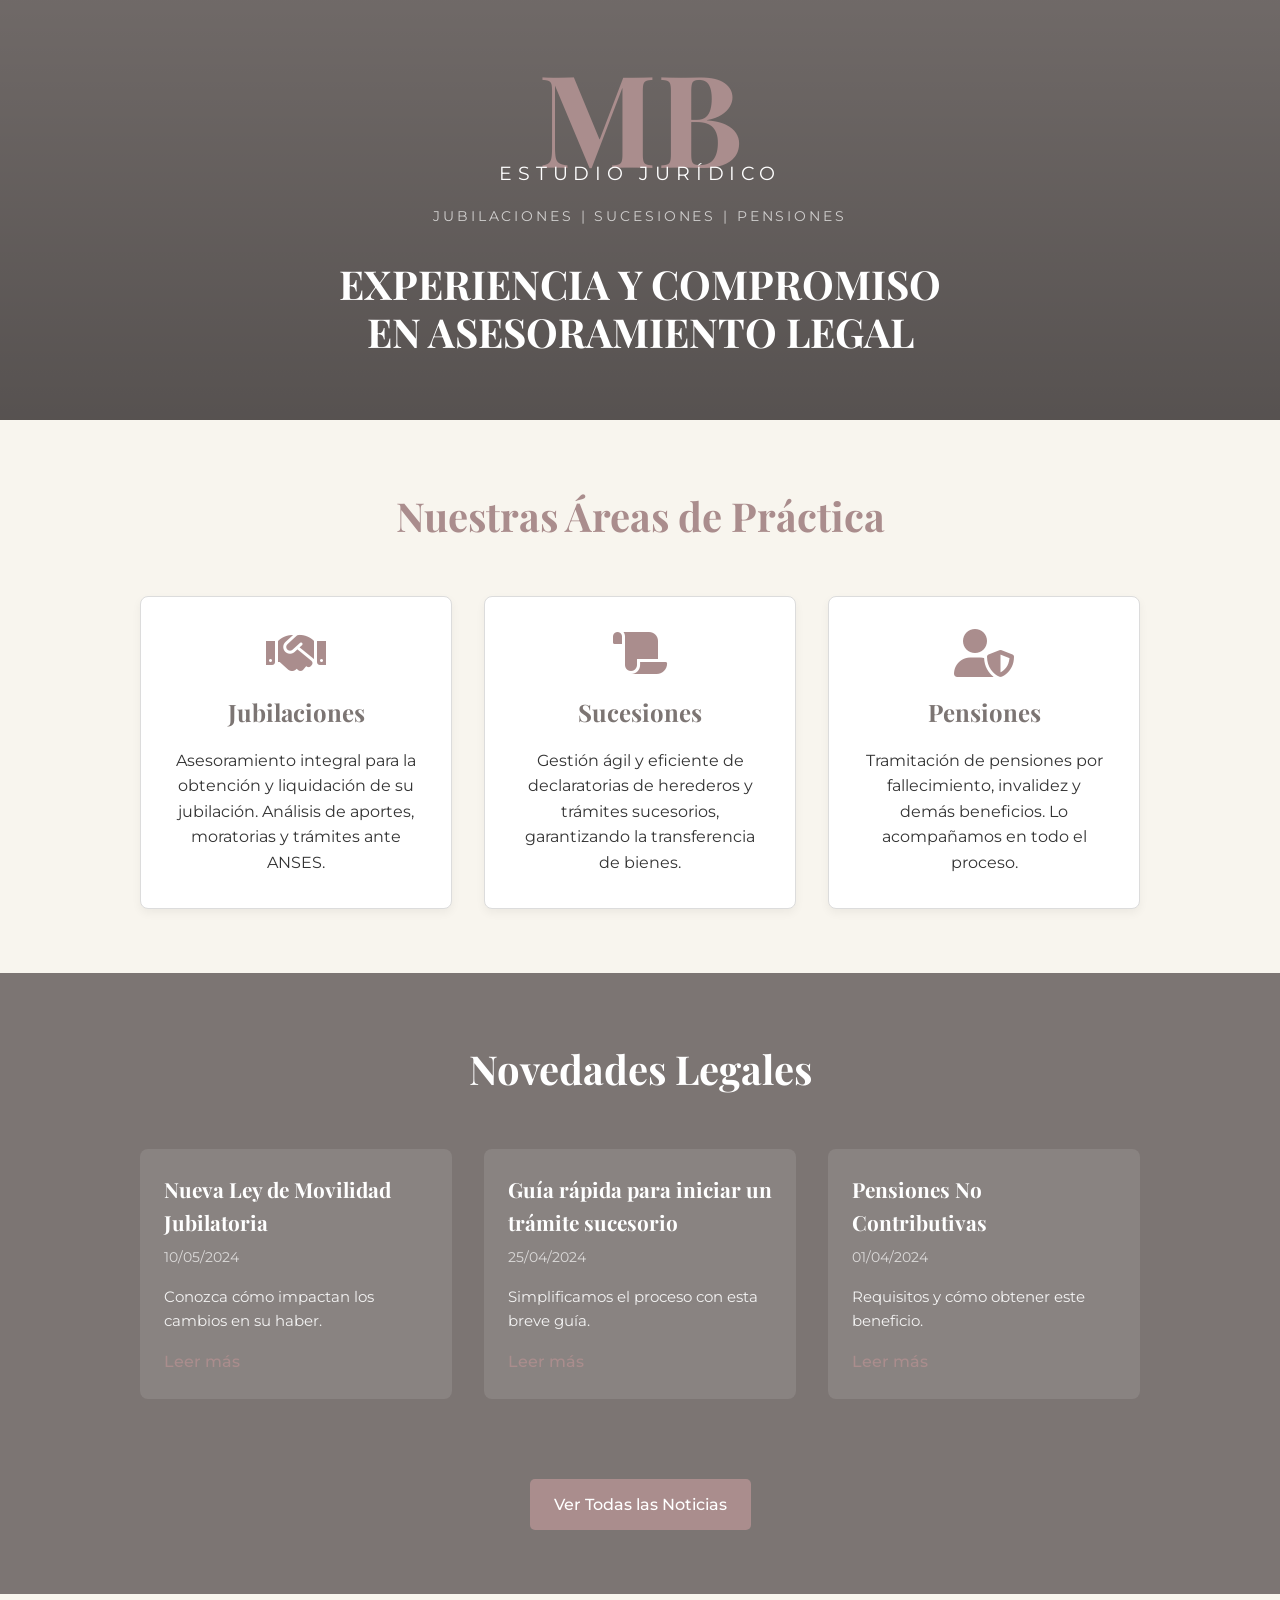
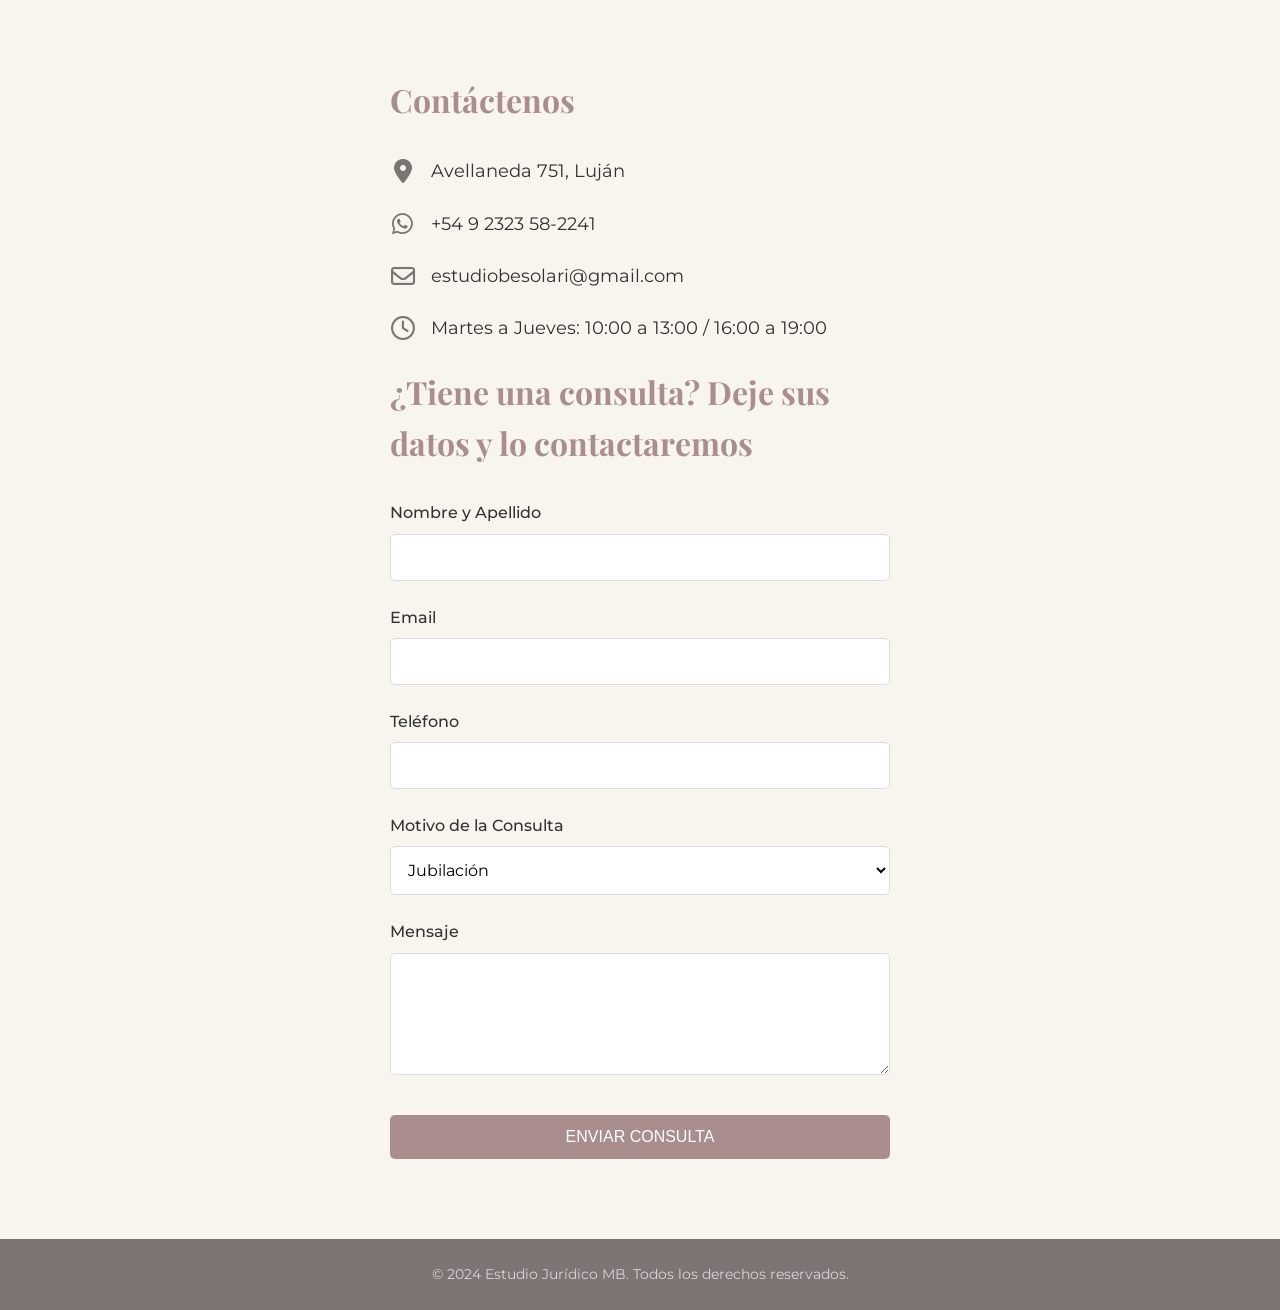
==== index.html @ 7860a02d "Update index.html" ====
<!DOCTYPE html>
<html lang="es">
<head>
    <meta charset="UTF-8">
    <meta name="viewport" content="width=device-width, initial-scale=1.0">
    <title>Estudio Jurídico MB - Asesoramiento Legal</title>
    <link rel="stylesheet" href="style.css">
    <link rel="preconnect" href="https://fonts.googleapis.com">
    <link rel="preconnect" href="https://fonts.gstatic.com" crossorigin>
    <link href="https://fonts.googleapis.com/css2?family=Montserrat:wght@300;400;500;600;700&family=Playfair+Display:wght@400;500;700&display=swap" rel="stylesheet">
    <link rel="stylesheet" href="https://cdnjs.cloudflare.com/ajax/libs/font-awesome/6.0.0-beta3/css/all.min.css">
</head>
<body>

    <header class="hero-section">
        <div class="logo-container">
            <h1 class="logo-mb">MB</h1>
            <p class="logo-text-juridico">ESTUDIO JURÍDICO</p>
            <p class="logo-text-specialties">JUBILACIONES | SUCESIONES | PENSIONES</p>
        </div>
        <div class="hero-text-container">
            <p class="hero-slogan">EXPERIENCIA Y COMPROMISO<br>EN ASESORAMIENTO LEGAL</p>
        </div>
    </header>

    <main>
        <section class="services-section">
            <h2>Nuestras Áreas de Práctica</h2>
            <div class="services-grid">
                <div class="service-card">
                    <i class="fas fa-handshake service-icon"></i>
                    <h3>Jubilaciones</h3>
                    <p>Asesoramiento integral para la obtención y liquidación de su jubilación. Análisis de aportes, moratorias y trámites ante ANSES.</p>
                </div>
                <div class="service-card">
                    <i class="fas fa-scroll service-icon"></i>
                    <h3>Sucesiones</h3>
                    <p>Gestión ágil y eficiente de declaratorias de herederos y trámites sucesorios, garantizando la transferencia de bienes.</p>
                </div>
                <div class="service-card">
                    <i class="fas fa-user-shield service-icon"></i>
                    <h3>Pensiones</h3>
                    <p>Tramitación de pensiones por fallecimiento, invalidez y demás beneficios. Lo acompañamos en todo el proceso.</p>
                </div>
            </div>
        </section>

        <section class="news-section">
            <h2>Novedades Legales</h2>
            <div class="news-grid">
                <article class="news-card">
                    <h3>Nueva Ley de Movilidad Jubilatoria</h3>
                    <p class="news-date">10/05/2024</p>
                    <p>Conozca cómo impactan los cambios en su haber.</p>
                    <a href="#" class="read-more">Leer más</a>
                </article>
                <article class="news-card">
                    <h3>Guía rápida para iniciar un trámite sucesorio</h3>
                    <p class="news-date">25/04/2024</p>
                    <p>Simplificamos el proceso con esta breve guía.</p>
                    <a href="#" class="read-more">Leer más</a>
                </article>
                <article class="news-card">
                    <h3>Pensiones No Contributivas</h3>
                    <p class="news-date">01/04/2024</p>
                    <p>Requisitos y cómo obtener este beneficio.</p>
                    <a href="#" class="read-more">Leer más</a>
                </article>
            </div>
            <a href="#" class="btn-primary view-all-news">Ver Todas las Noticias</a>
        </section>

        <section class="contact-section">
            <div class="contact-info">
                <h2>Contáctenos</h2>
                <div class="contact-item">
                    <i class="fas fa-map-marker-alt"></i>
                    <a href="https://www.google.com/maps/search/Avellaneda+751,+Luján" target="_blank">Avellaneda 751, Luján</a>
                </div>
                <div class="contact-item">
                    <i class="fab fa-whatsapp"></i>
                    <a href="https://wa.me/5492323582241" target="_blank">+54 9 2323 58-2241</a>
                </div>
                <div class="contact-item">
                    <i class="far fa-envelope"></i>
                    <a href="mailto:estudiobesolari@gmail.com">estudiobesolari@gmail.com</a>
                </div>
                <div class="contact-item">
                    <i class="far fa-clock"></i>
                    <span>Martes a Jueves: 10:00 a 13:00 / 16:00 a 19:00</span>
                </div>

            <div class="contact-form">
                <h2>¿Tiene una consulta? Deje sus datos y lo contactaremos</h2>
                <form name="contact" method="POST" action="/success" data-netlify="true" data-netlify-honeypot="bot-field">
                    <input type="hidden" name="form-name" value="contact" />
                    <p hidden>
                        <label>
                            Don’t fill this out: <input name="bot-field" />
                        </label>
                    </p>
                    <label for="name">Nombre y Apellido</label>
                    <input type="text" id="name" name="name" required>

                    <label for="email">Email</label>
                    <input type="email" id="email" name="email" required>

                    <label for="phone">Teléfono</label>
                    <input type="tel" id="phone" name="phone">

                    <label for="reason">Motivo de la Consulta</label>
                    <select id="reason" name="reason">
                        <option value="Jubilacion">Jubilación</option>
                        <option value="Sucesion">Sucesión</option>
                        <option value="Pension">Pensión</option>
                        <option value="Otro">Otro</option>
                    </select>

                    <label for="message">Mensaje</label>
                    <textarea id="message" name="message" rows="5"></textarea>

                    <button type="submit" class="btn-primary">ENVIAR CONSULTA</button>
                </form>
            </div>
        </section>
    </main>

    <footer>
        <p>&copy; 2024 Estudio Jurídico MB. Todos los derechos reservados.</p>
    </footer>

</body>
</html>
---- style.css ----
/* Variables de Colores */
:root {
    --color-primary: #AA8D8D; /* Marrón Rosado / Dusty Pink */
    --color-secondary-dark: #7C7573; /* Gris Topo */
    --color-background-light: #F8F5EE; /* Beige muy claro */
    --color-text-dark: #333;
    --color-text-light: #fff;
    --color-border: #dcdcdc;
    --font-heading: 'Playfair Display', serif;
    --font-body: 'Montserrat', sans-serif;
}

/* Reset Básico y Estilos Generales */
* {
    margin: 0;
    padding: 0;
    box-sizing: border-box;
}

body {
    font-family: var(--font-body);
    line-height: 1.6;
    color: var(--color-text-dark);
    background-color: var(--color-background-light);
}

h1, h2, h3 {
    font-family: var(--font-heading);
    color: var(--color-text-dark);
    margin-bottom: 1rem;
}

a {
    color: var(--color-primary);
    text-decoration: none;
}

a:hover {
    text-decoration: underline;
}

.container {
    max-width: 1200px;
    margin: 0 auto;
    padding: 2rem;
}

/* Botones */
.btn-primary {
    display: inline-block;
    background-color: var(--color-primary);
    color: var(--color-text-light);
    padding: 0.8rem 1.5rem;
    border: none;
    border-radius: 5px;
    cursor: pointer;
    font-size: 1rem;
    font-weight: 500;
    transition: background-color 0.3s ease;
}

.btn-primary:hover {
    background-color: darken(var(--color-primary), 10%); /* Efecto hover más oscuro */
    text-decoration: none;
}

/* Header / Hero Section */
.hero-section {
    background-color: var(--color-secondary-dark);
    color: var(--color-text-light);
    display: flex;
    flex-direction: column; /* Cambiado a columna para apilar elementos */
    align-items: center;
    padding: 4rem 2rem;
    text-align: center;
    position: relative; /* Para el degradado de fondo */
    min-height: 400px; /* Altura mínima para que el diseño se vea bien */
    justify-content: center;
}

/* Efecto de fondo degradado sutil */
.hero-section::before {
    content: '';
    position: absolute;
    top: 0;
    left: 0;
    right: 0;
    bottom: 0;
    background: linear-gradient(rgba(0,0,0,0.1), rgba(0,0,0,0.3));
    z-index: 0;
}

.logo-container, .hero-text-container {
    position: relative;
    z-index: 1;
}

.logo-mb {
    font-family: var(--font-heading);
    font-size: 8rem; /* Tamaño grande para el logo */
    color: var(--color-primary);
    line-height: 0.8;
    margin-bottom: 0.5rem;
}

.logo-text-juridico {
    font-family: var(--font-body);
    font-size: 1.2rem;
    letter-spacing: 0.3em;
    text-transform: uppercase;
    color: var(--color-text-light);
    margin-top: -1rem; /* Acercar al logo MB */
    margin-bottom: 1rem;
}

.logo-text-specialties {
    font-family: var(--font-body);
    font-size: 0.9rem;
    letter-spacing: 0.2em;
    color: rgba(255, 255, 255, 0.7);
    margin-top: 1rem;
}

.hero-slogan {
    font-family: var(--font-heading);
    font-size: 2.5rem;
    font-weight: 700;
    color: var(--color-text-light);
    margin-top: 2rem;
    line-height: 1.2;
}

/* Secciones Generales */
section {
    padding: 4rem 2rem;
    text-align: center;
}

section h2 {
    color: var(--color-primary);
    font-size: 2.5rem;
    margin-bottom: 3rem;
}

/* Sección de Servicios */
.services-section {
    background-color: var(--color-background-light);
}

.services-grid {
    display: grid;
    grid-template-columns: repeat(auto-fit, minmax(280px, 1fr));
    gap: 2rem;
    max-width: 1000px;
    margin: 0 auto;
}

.service-card {
    background-color: #fff;
    border: 1px solid var(--color-border);
    border-radius: 8px;
    padding: 2rem;
    box-shadow: 0 4px 10px rgba(0, 0, 0, 0.05);
    text-align: center;
    transition: transform 0.3s ease;
}

.service-card:hover {
    transform: translateY(-5px);
}

.service-icon {
    font-size: 3rem;
    color: var(--color-primary);
    margin-bottom: 1rem;
}

.service-card h3 {
    font-size: 1.5rem;
    color: var(--color-secondary-dark);
    margin-bottom: 1rem;
}

.service-card p {
    font-size: 1rem;
    color: var(--color-text-dark);
}

/* Sección de Noticias */
.news-section {
    background-color: var(--color-secondary-dark);
    color: var(--color-text-light);
}

.news-section h2 {
    color: var(--color-text-light);
}

.news-grid {
    display: grid;
    grid-template-columns: repeat(auto-fit, minmax(300px, 1fr));
    gap: 2rem;
    max-width: 1000px;
    margin: 0 auto 3rem auto;
}

.news-card {
    background-color: rgba(255, 255, 255, 0.1);
    border-radius: 8px;
    padding: 1.5rem;
    text-align: left;
    transition: background-color 0.3s ease;
}

.news-card:hover {
    background-color: rgba(255, 255, 255, 0.15);
}

.news-card h3 {
    font-size: 1.3rem;
    color: var(--color-text-light);
    margin-bottom: 0.5rem;
}

.news-card .news-date {
    font-size: 0.85rem;
    color: rgba(255, 255, 255, 0.7);
    margin-bottom: 1rem;
}

.news-card p {
    font-size: 0.95rem;
    color: rgba(255, 255, 255, 0.9);
    margin-bottom: 1rem;
}

.news-card .read-more {
    color: var(--color-primary);
    font-weight: 500;
}

.news-card .read-more:hover {
    text-decoration: underline;
}

.view-all-news {
    margin-top: 2rem;
}

/* Sección de Contacto y Formulario */
.contact-section {
    display: flex;
    flex-wrap: wrap; /* Permite que los elementos se envuelvan en pantallas pequeñas */
    gap: 4rem;
    justify-content: center;
    background-color: var(--color-background-light);
    padding: 5rem 2rem;
    text-align: left; /* Alineación de texto por defecto */
}

.contact-info, .contact-form {
    flex: 1; /* Cada columna ocupa el mismo espacio */
    min-width: 300px; /* Ancho mínimo para columnas */
    max-width: 500px;
}

.contact-info h2, .contact-form h2 {
    color: var(--color-primary);
    font-size: 2rem;
    margin-bottom: 2rem;
    text-align: left;
}

.contact-item {
    display: flex;
    align-items: center;
    margin-bottom: 1.5rem;
    font-size: 1.1rem;
    color: var(--color-text-dark);
}

.contact-item i {
    font-size: 1.5rem;
    color: var(--color-secondary-dark);
    margin-right: 1rem;
    width: 25px; /* Para alinear íconos */
    text-align: center;
}

.contact-item a, .contact-item span {
    color: var(--color-text-dark);
}

.contact-info .btn-primary {
    margin-top: 2rem;
    width: auto; /* Ajusta el botón del formulario de contacto */
}

/* Estilos del Formulario */
.contact-form form {
    display: flex;
    flex-direction: column;
}

.contact-form label {
    margin-bottom: 0.5rem;
    font-weight: 500;
    color: var(--color-text-dark);
}

.contact-form input[type="text"],
.contact-form input[type="email"],
.contact-form input[type="tel"],
.contact-form select,
.contact-form textarea {
    padding: 0.8rem;
    margin-bottom: 1.5rem;
    border: 1px solid var(--color-border);
    border-radius: 5px;
    font-family: var(--font-body);
    font-size: 1rem;
    width: 100%;
    background-color: #fff;
}

.contact-form textarea {
    resize: vertical;
}

.contact-form .btn-primary {
    margin-top: 1rem;
    width: 100%;
}

/* Footer */
footer {
    background-color: var(--color-secondary-dark);
    color: rgba(255, 255, 255, 0.7);
    text-align: center;
    padding: 1.5rem;
    font-size: 0.9rem;
}

/* Media Queries para Responsividad */
@media (max-width: 768px) {
    .hero-section {
        padding: 3rem 1rem;
    }

    .logo-mb {
        font-size: 6rem;
    }

    .logo-text-juridico {
        font-size: 1rem;
        letter-spacing: 0.2em;
    }
    .logo-text-specialties {
        font-size: 0.8rem;
        letter-spacing: 0.15em;
    }

    .hero-slogan {
        font-size: 1.8rem;
        margin-top: 1.5rem;
    }

    section {
        padding: 3rem 1rem;
    }

    section h2 {
        font-size: 2rem;
        margin-bottom: 2rem;
    }

    .services-grid, .news-grid {
        grid-template-columns: 1fr; /* Una columna en móviles */
        max-width: 400px;
    }

    .contact-section {
        flex-direction: column;
        align-items: center;
        gap: 3rem;
    }

    .contact-info, .contact-form {
        max-width: 100%; /* Ocupan todo el ancho */
        width: 100%;
        text-align: center;
    }
    .contact-info h2, .contact-form h2 {
        text-align: center;
    }
    .contact-item {
        justify-content: center;
    }
    .contact-info .btn-primary {
        width: 100%;
    }
}
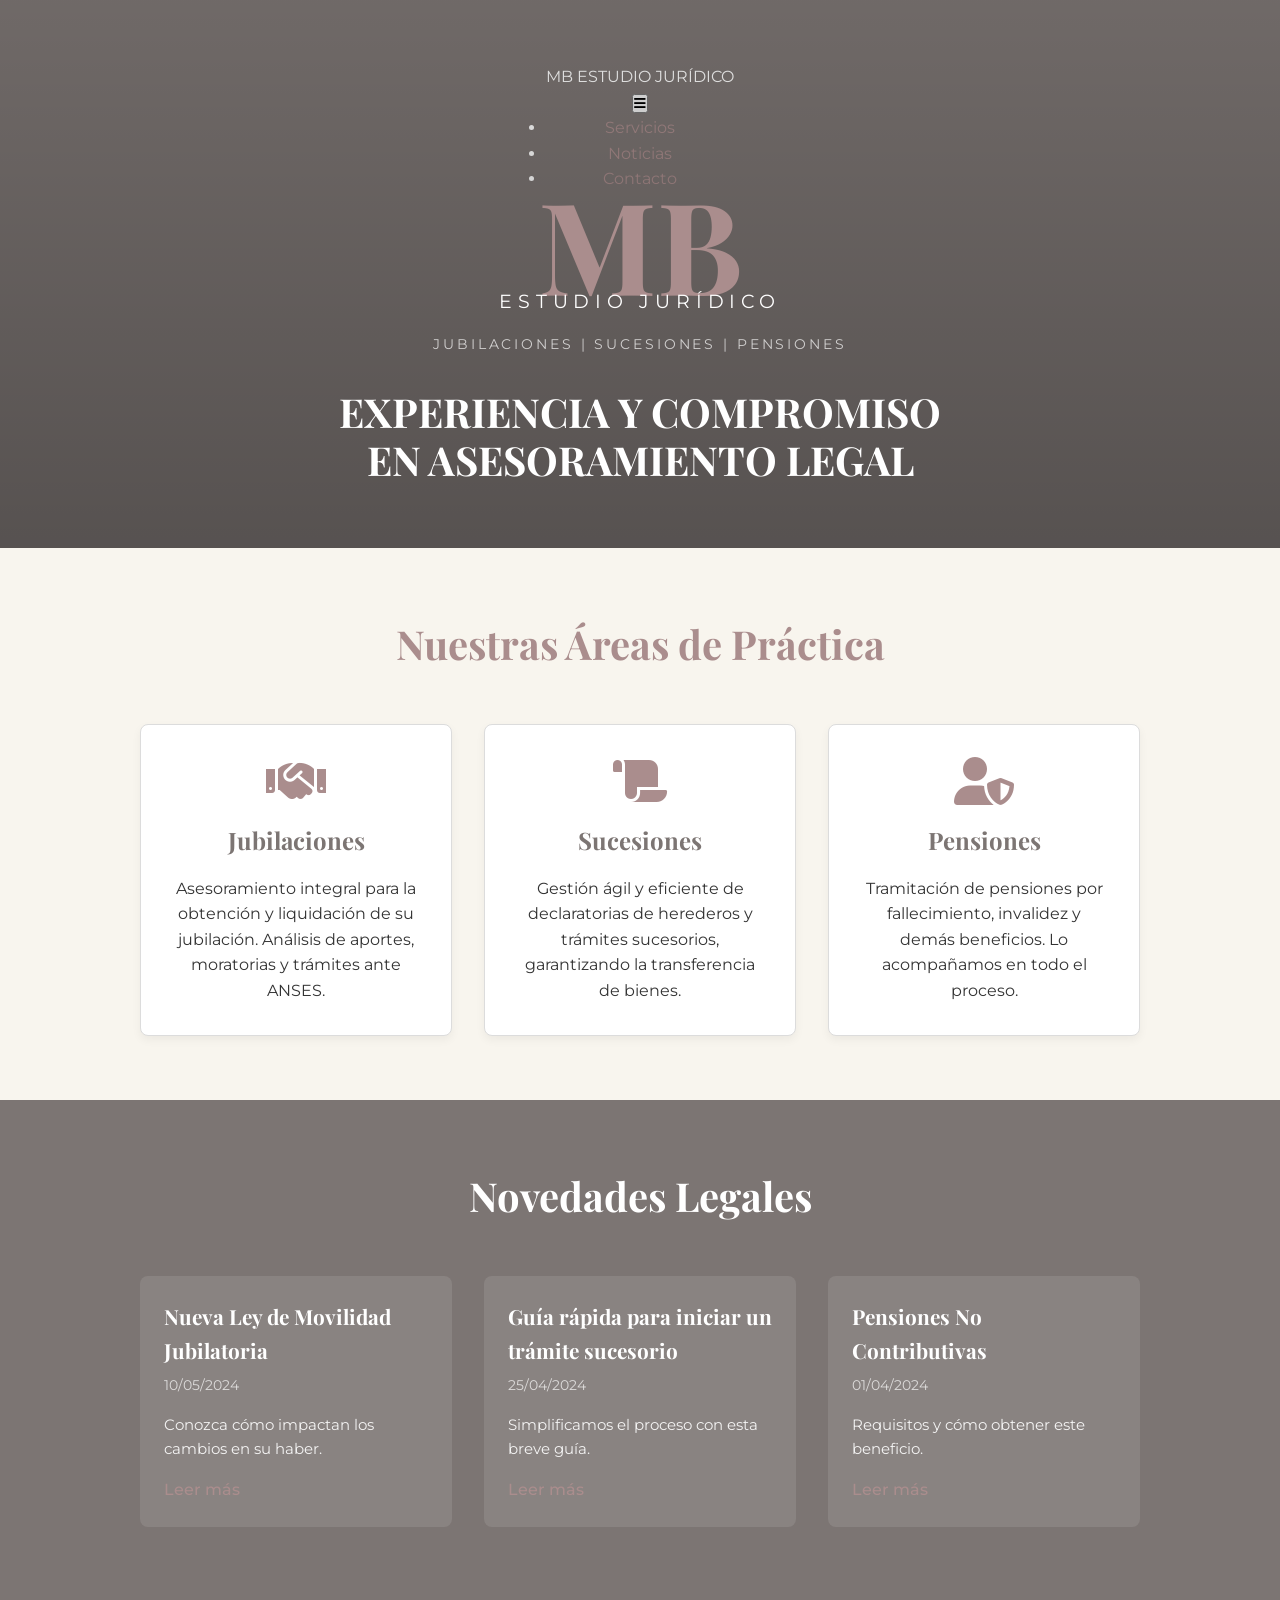
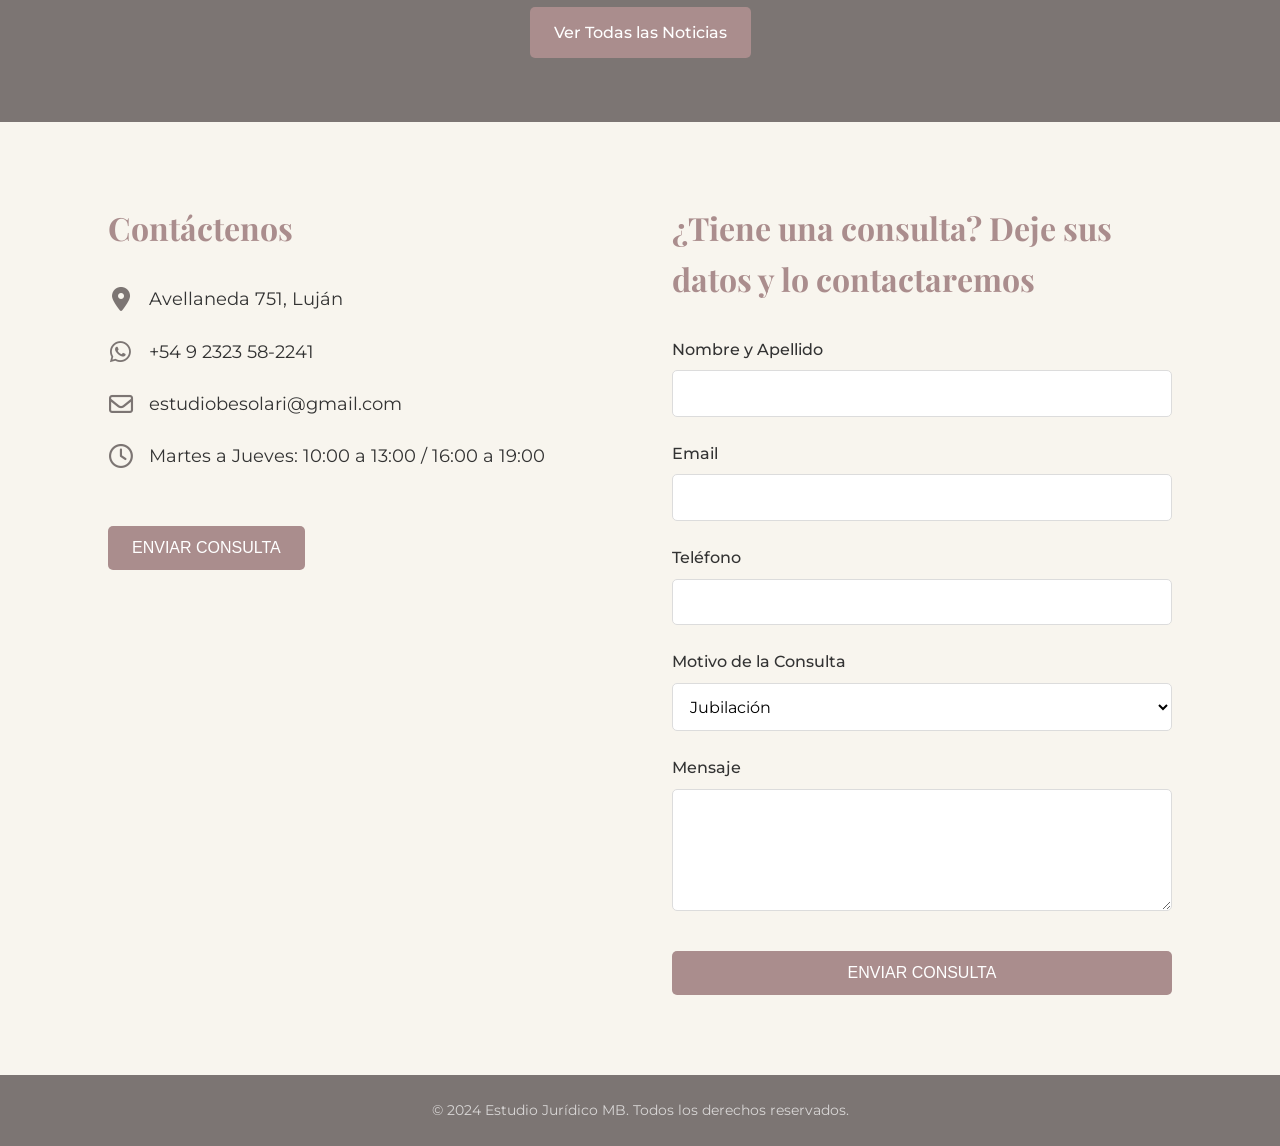
==== commit a5e6af44: "Update index.html" ====
--- a/index.html
+++ b/index.html
@@ -1,4 +1,4 @@
-<!DOCTYPE html>
+<!DOCTYPE html><!DOCTYPE html>
 <html lang="es">
 <head>
     <meta charset="UTF-8">
@@ -13,6 +13,23 @@
 <body>
 
     <header class="hero-section">
+        <nav class="navbar">
+            <div class="nav-logo">
+                <span class="logo-mb-mini">MB</span>
+                <span class="logo-text-juridico-mini">ESTUDIO JURÍDICO</span>
+            </div>
+            
+            <button class="menu-toggle" aria-controls="main-nav" aria-expanded="false">
+                <i class="fas fa-bars"></i>
+            </button>
+
+            <ul class="nav-links" id="main-nav">
+                <li><a href="#services-section">Servicios</a></li>
+                <li><a href="#news-section">Noticias</a></li>
+                <li><a href="#contact-section">Contacto</a></li>
+            </ul>
+        </nav>
+
         <div class="logo-container">
             <h1 class="logo-mb">MB</h1>
             <p class="logo-text-juridico">ESTUDIO JURÍDICO</p>
@@ -24,7 +41,8 @@
     </header>
 
     <main>
-        <section class="services-section">
+        
+        <section class="services-section" id="services-section">
             <h2>Nuestras Áreas de Práctica</h2>
             <div class="services-grid">
                 <div class="service-card">
@@ -45,7 +63,8 @@
             </div>
         </section>
 
-        <section class="news-section">
+        
+        <section class="news-section" id="news-section">
             <h2>Novedades Legales</h2>
             <div class="news-grid">
                 <article class="news-card">
@@ -70,12 +89,13 @@
             <a href="#" class="btn-primary view-all-news">Ver Todas las Noticias</a>
         </section>
 
-        <section class="contact-section">
+        
+        <section class="contact-section" id="contact-section">
             <div class="contact-info">
                 <h2>Contáctenos</h2>
                 <div class="contact-item">
                     <i class="fas fa-map-marker-alt"></i>
-                    <a href="https://www.google.com/maps/search/Avellaneda+751,+Luján" target="_blank">Avellaneda 751, Luján</a>
+                    <a href="http://maps.google.com/?q=Avellaneda 751, Luján" target="_blank">Avellaneda 751, Luján</a>
                 </div>
                 <div class="contact-item">
                     <i class="fab fa-whatsapp"></i>
@@ -89,9 +109,12 @@
                     <i class="far fa-clock"></i>
                     <span>Martes a Jueves: 10:00 a 13:00 / 16:00 a 19:00</span>
                 </div>
+                <button class="btn-primary">ENVIAR CONSULTA</button> 
+            </div>
 
             <div class="contact-form">
                 <h2>¿Tiene una consulta? Deje sus datos y lo contactaremos</h2>
+                
                 <form name="contact" method="POST" action="/success" data-netlify="true" data-netlify-honeypot="bot-field">
                     <input type="hidden" name="form-name" value="contact" />
                     <p hidden>
@@ -129,5 +152,6 @@
         <p>&copy; 2024 Estudio Jurídico MB. Todos los derechos reservados.</p>
     </footer>
 
+    <script src="app.js"></script> 
 </body>
 </html>
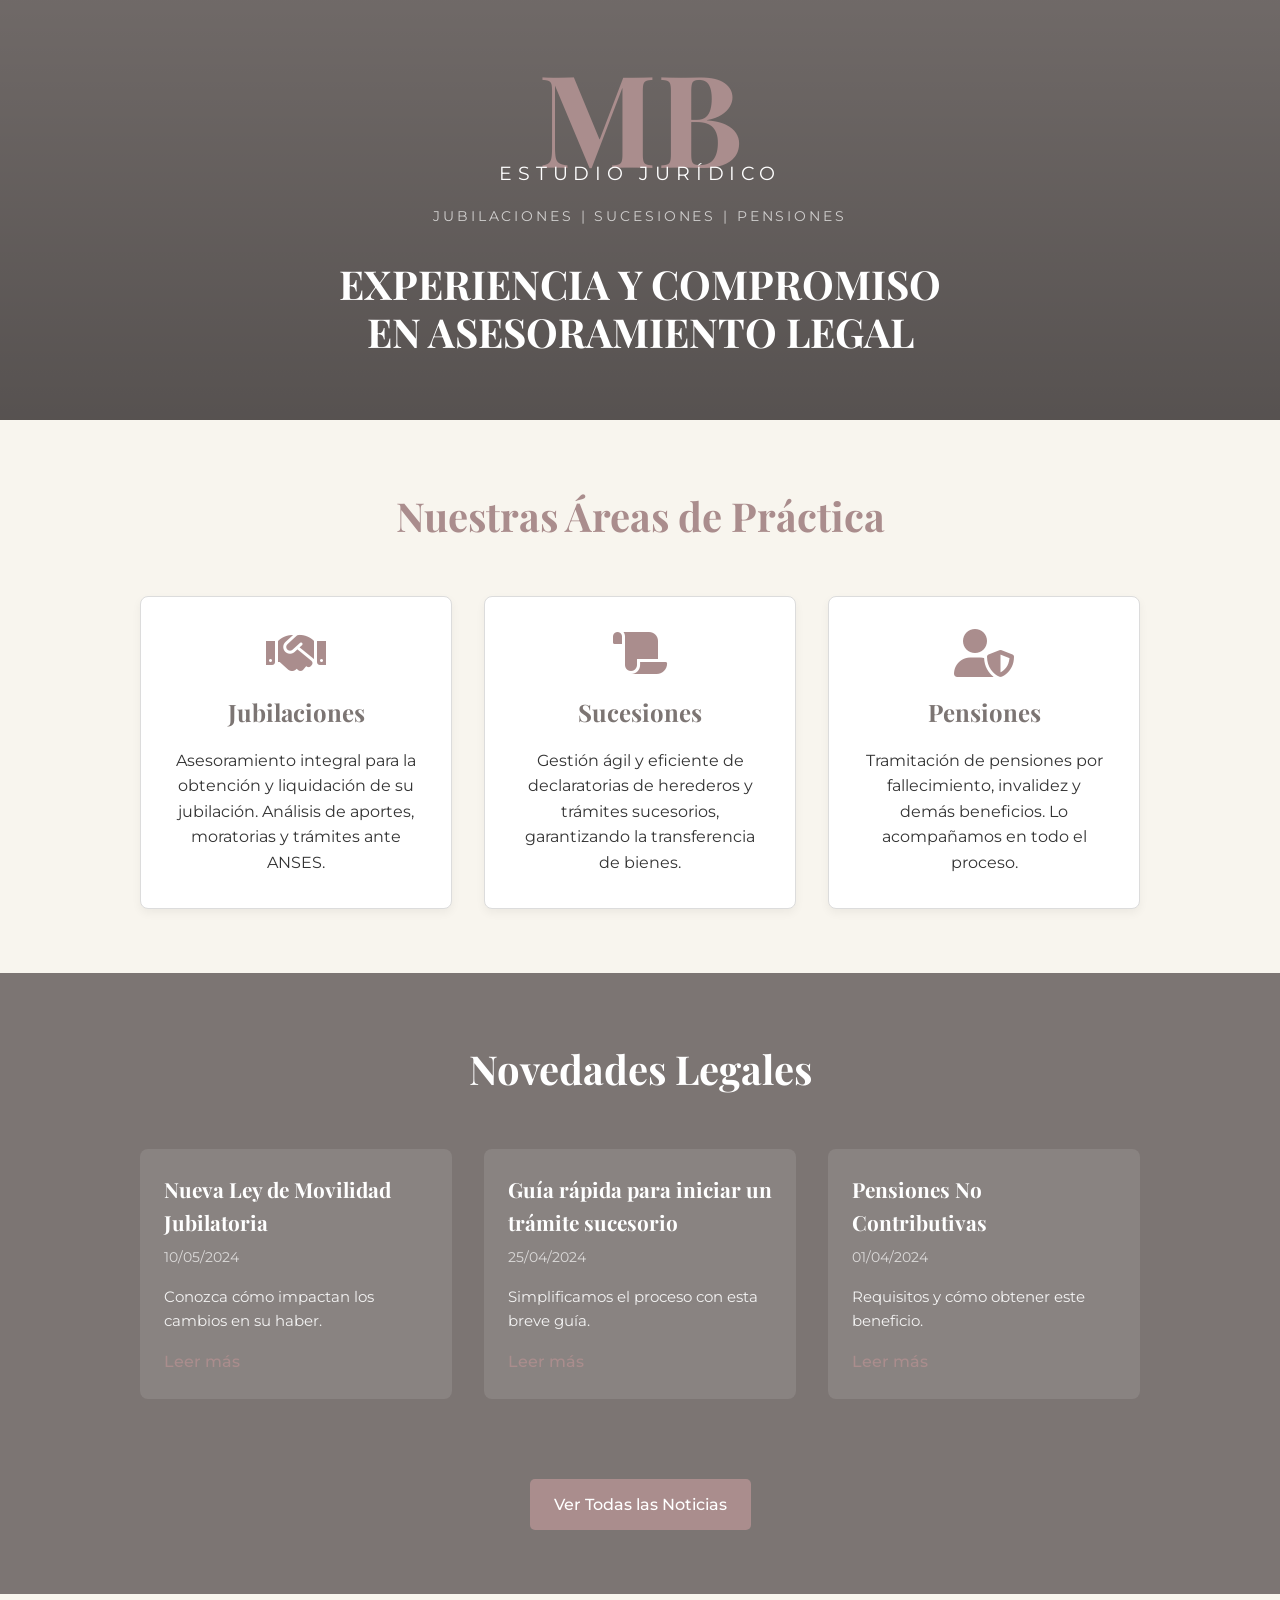
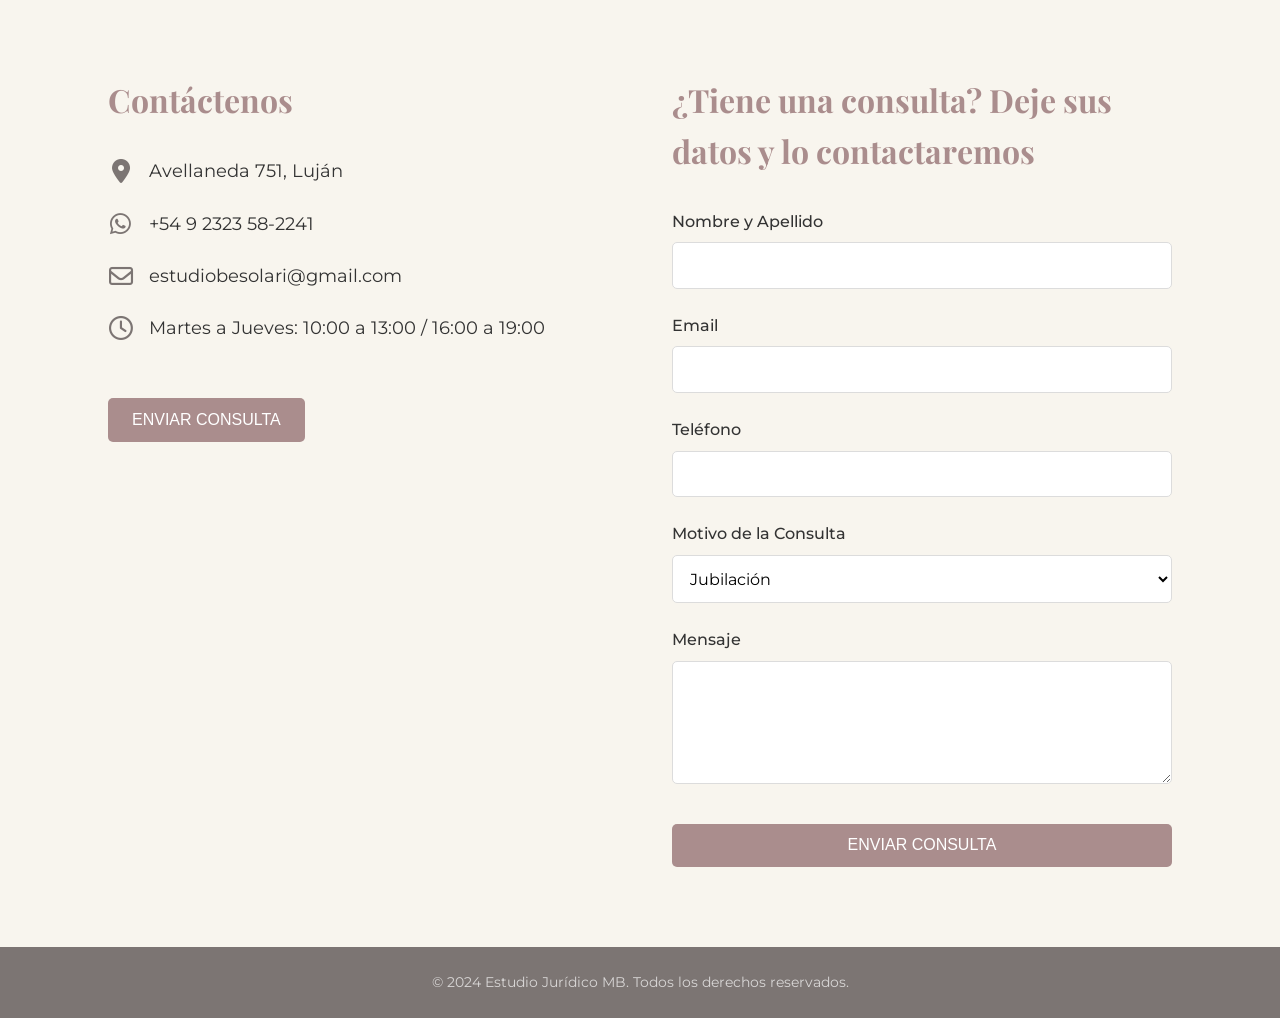
==== commit dae50b03: "Update index.html" ====
--- a/index.html
+++ b/index.html
@@ -15,8 +15,7 @@
     <header class="hero-section">
         <nav class="navbar">
             <div class="nav-logo">
-                <span class="logo-mb-mini">MB</span>
-                <span class="logo-text-juridico-mini">ESTUDIO JURÍDICO</span>
+    
             </div>
             
             <button class="menu-toggle" aria-controls="main-nav" aria-expanded="false">
--- a/style.css
+++ b/style.css
@@ -60,7 +60,7 @@
 }
 
 .btn-primary:hover {
-    background-color: darken(var(--color-primary), 10%); /* Efecto hover más oscuro */
+    background-color: #927575; /* Efecto hover más oscuro */
     text-decoration: none;
 }
 
@@ -69,12 +69,12 @@
     background-color: var(--color-secondary-dark);
     color: var(--color-text-light);
     display: flex;
-    flex-direction: column; /* Cambiado a columna para apilar elementos */
+    flex-direction: column;
     align-items: center;
     padding: 4rem 2rem;
     text-align: center;
-    position: relative; /* Para el degradado de fondo */
-    min-height: 400px; /* Altura mínima para que el diseño se vea bien */
+    position: relative;
+    min-height: 400px; 
     justify-content: center;
 }
 
@@ -97,7 +97,7 @@
 
 .logo-mb {
     font-family: var(--font-heading);
-    font-size: 8rem; /* Tamaño grande para el logo */
+    font-size: 8rem;
     color: var(--color-primary);
     line-height: 0.8;
     margin-bottom: 0.5rem;
@@ -109,7 +109,7 @@
     letter-spacing: 0.3em;
     text-transform: uppercase;
     color: var(--color-text-light);
-    margin-top: -1rem; /* Acercar al logo MB */
+    margin-top: -1rem;
     margin-bottom: 1rem;
 }
 
@@ -250,17 +250,17 @@
 /* Sección de Contacto y Formulario */
 .contact-section {
     display: flex;
-    flex-wrap: wrap; /* Permite que los elementos se envuelvan en pantallas pequeñas */
+    flex-wrap: wrap;
     gap: 4rem;
     justify-content: center;
     background-color: var(--color-background-light);
     padding: 5rem 2rem;
-    text-align: left; /* Alineación de texto por defecto */
+    text-align: left;
 }
 
 .contact-info, .contact-form {
-    flex: 1; /* Cada columna ocupa el mismo espacio */
-    min-width: 300px; /* Ancho mínimo para columnas */
+    flex: 1;
+    min-width: 300px;
     max-width: 500px;
 }
 
@@ -283,7 +283,7 @@
     font-size: 1.5rem;
     color: var(--color-secondary-dark);
     margin-right: 1rem;
-    width: 25px; /* Para alinear íconos */
+    width: 25px;
     text-align: center;
 }
 
@@ -293,7 +293,7 @@
 
 .contact-info .btn-primary {
     margin-top: 2rem;
-    width: auto; /* Ajusta el botón del formulario de contacto */
+    width: auto;
 }
 
 /* Estilos del Formulario */
@@ -341,8 +341,95 @@
     font-size: 0.9rem;
 }
 
-/* Media Queries para Responsividad */
+/* --- Estilos del Menú de Navegación (CORREGIDO) --- */
+
+.navbar {
+    /* OCULTAR COMPLETAMENTE EN ESCRITORIO */
+    display: none; 
+    width: 100%;
+    justify-content: space-between;
+    align-items: center;
+    padding: 1rem 2rem;
+    position: absolute;
+    top: 0;
+    left: 0;
+    z-index: 1000;
+}
+
+/* Los links están ocultos por defecto, solo se muestran en móvil o con clase 'open' */
+.nav-links {
+    list-style: none;
+    gap: 2rem;
+}
+
+.nav-links a {
+    color: var(--color-text-light);
+    font-weight: 500;
+    transition: color 0.3s;
+}
+
+.nav-links a:hover {
+    color: var(--color-primary);
+    text-decoration: none;
+}
+
+.menu-toggle {
+    /* OCULTO EN ESCRITORIO */
+    display: none; 
+    background: none;
+    border: none;
+    font-size: 1.5rem;
+    color: var(--color-text-light);
+    cursor: pointer;
+}
+
+/* --- Media Queries para Responsividad --- */
 @media (max-width: 768px) {
+    /* MOSTRAR LA BARRA DE NAVEGACIÓN EN MÓVILES */
+    .navbar {
+        display: flex; 
+    }
+
+    /* Muestra el botón de hamburguesa */
+    .menu-toggle {
+        display: block; 
+    }
+    
+    /* Oculta el menú por defecto y lo coloca en columna */
+    .nav-links {
+        display: none; 
+        flex-direction: column;
+        width: 100%;
+        position: absolute;
+        top: 60px;
+        left: 0;
+        background-color: var(--color-secondary-dark);
+        box-shadow: 0 4px 8px rgba(0, 0, 0, 0.2);
+        padding: 1rem 0;
+        gap: 0;
+    }
+
+    .nav-links.open {
+        display: flex;
+    }
+
+    .nav-links li {
+        text-align: center;
+        width: 100%;
+    }
+
+    .nav-links a {
+        display: block;
+        padding: 0.75rem 0;
+        color: var(--color-text-light);
+        border-bottom: 1px solid rgba(255, 255, 255, 0.1);
+    }
+    
+    .nav-links li:last-child a {
+        border-bottom: none;
+    }
+
+    /* Ajustes generales */
     .hero-section {
         padding: 3rem 1rem;
     }
@@ -375,7 +462,7 @@
     }
 
     .services-grid, .news-grid {
-        grid-template-columns: 1fr; /* Una columna en móviles */
+        grid-template-columns: 1fr;
         max-width: 400px;
     }
 
@@ -386,17 +473,17 @@
     }
 
     .contact-info, .contact-form {
-        max-width: 100%; /* Ocupan todo el ancho */
+        max-width: 100%;
         width: 100%;
-        text-align: center;
+        text-align: left;
     }
     .contact-info h2, .contact-form h2 {
         text-align: center;
     }
     .contact-item {
-        justify-content: center;
+        /* Permite centrar los íconos si se desea */
     }
     .contact-info .btn-primary {
         width: 100%;
     }
-}   
+}
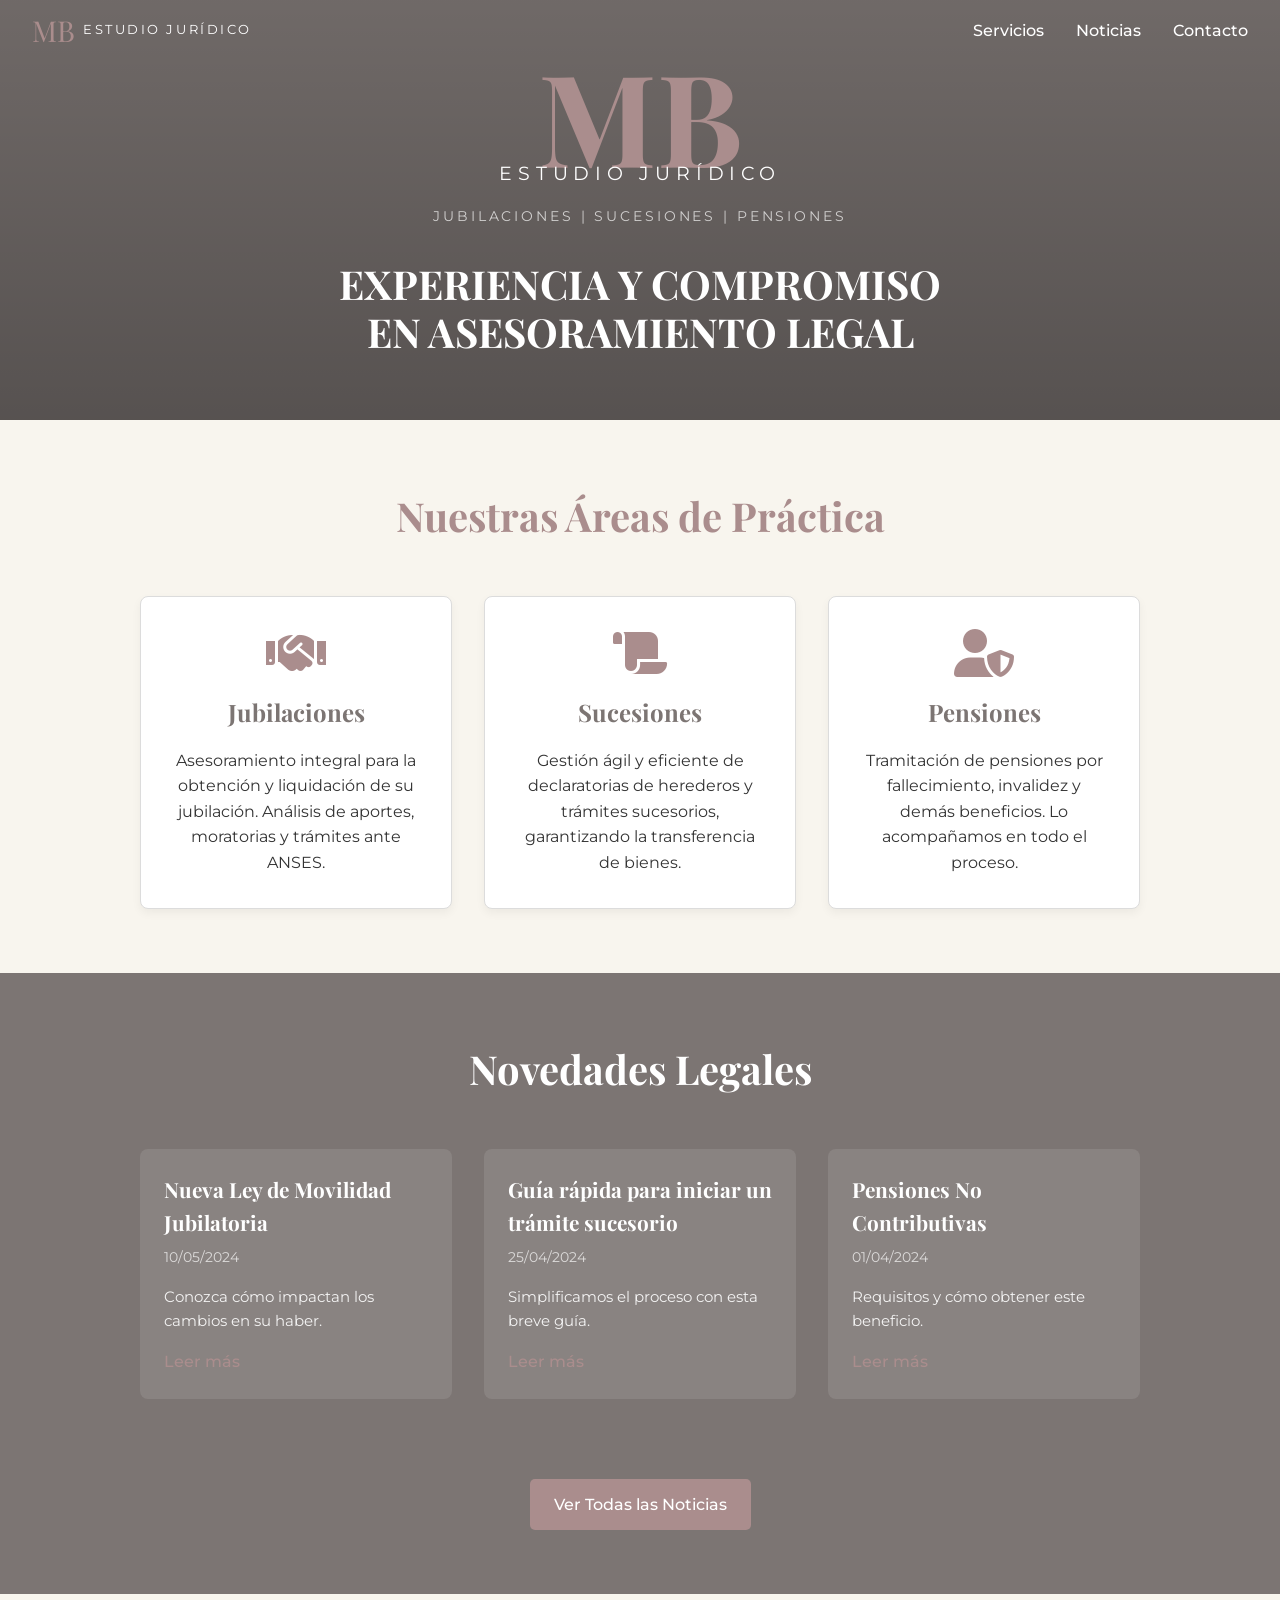
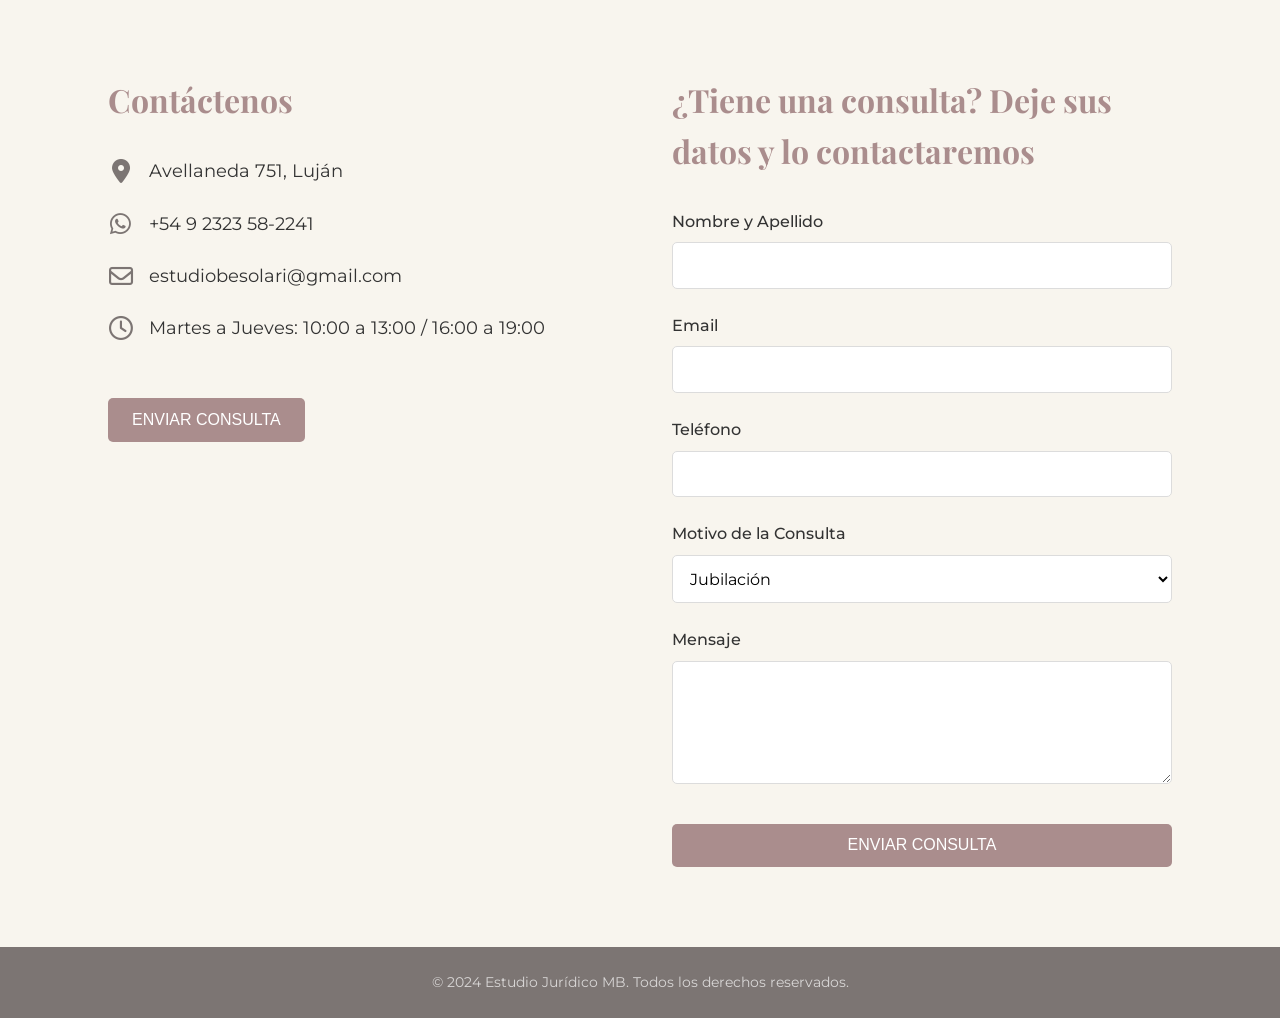
==== commit e16f45ea: "Update index.html" ====
--- a/index.html
+++ b/index.html
@@ -12,32 +12,33 @@
 </head>
 <body>
 
-    <header class="hero-section">
-        <nav class="navbar">
-            <div class="nav-logo">
+   <header class="hero-section">
+    <nav class="navbar">
+        <div class="nav-logo">
+            <span class="logo-mb-mini">MB</span>
+            <span class="logo-text-juridico-mini">ESTUDIO JURÍDICO</span>
+        </div>
+        
+        <button class="menu-toggle" aria-controls="main-nav" aria-expanded="false">
+            <i class="fas fa-bars"></i>
+        </button>
+
+        <ul class="nav-links" id="main-nav">
+            <li><a href="#services-section">Servicios</a></li>
+            <li><a href="#news-section">Noticias</a></li>
+            <li><a href="#contact-section">Contacto</a></li>
+        </ul>
+    </nav>
     
-            </div>
-            
-            <button class="menu-toggle" aria-controls="main-nav" aria-expanded="false">
-                <i class="fas fa-bars"></i>
-            </button>
-
-            <ul class="nav-links" id="main-nav">
-                <li><a href="#services-section">Servicios</a></li>
-                <li><a href="#news-section">Noticias</a></li>
-                <li><a href="#contact-section">Contacto</a></li>
-            </ul>
-        </nav>
-
-        <div class="logo-container">
-            <h1 class="logo-mb">MB</h1>
-            <p class="logo-text-juridico">ESTUDIO JURÍDICO</p>
-            <p class="logo-text-specialties">JUBILACIONES | SUCESIONES | PENSIONES</p>
-        </div>
-        <div class="hero-text-container">
-            <p class="hero-slogan">EXPERIENCIA Y COMPROMISO<br>EN ASESORAMIENTO LEGAL</p>
-        </div>
-    </header>
+    <div class="logo-container">
+        <h1 class="logo-mb">MB</h1>
+        <p class="logo-text-juridico">ESTUDIO JURÍDICO</p>
+        <p class="logo-text-specialties">JUBILACIONES | SUCESIONES | PENSIONES</p>
+    </div>
+    <div class="hero-text-container">
+        <p class="hero-slogan">EXPERIENCIA Y COMPROMISO<br>EN ASESORAMIENTO LEGAL</p>
+    </div>
+</header>
 
     <main>
         
--- a/style.css
+++ b/style.css
@@ -341,11 +341,11 @@
     font-size: 0.9rem;
 }
 
-/* --- Estilos del Menú de Navegación (CORREGIDO) --- */
+/* --- Estilos del Menú de Navegación (Header Fijo) --- */
 
 .navbar {
-    /* OCULTAR COMPLETAMENTE EN ESCRITORIO */
-    display: none; 
+    /* MOSTRAR EN ESCRITORIO (Diseño Horizontal) */
+    display: flex; 
     width: 100%;
     justify-content: space-between;
     align-items: center;
@@ -356,9 +356,31 @@
     z-index: 1000;
 }
 
-/* Los links están ocultos por defecto, solo se muestran en móvil o con clase 'open' */
+.nav-logo {
+    display: flex;
+    align-items: center;
+    gap: 0.5rem;
+}
+
+.logo-mb-mini {
+    font-family: var(--font-heading);
+    font-size: 1.8rem;
+    color: var(--color-primary);
+    line-height: 1;
+}
+
+.logo-text-juridico-mini {
+    font-family: var(--font-body);
+    font-size: 0.8rem;
+    letter-spacing: 0.2em;
+    text-transform: uppercase;
+    color: var(--color-text-light);
+}
+
 .nav-links {
     list-style: none;
+    display: flex; /* Visible en escritorio */
+    flex-direction: row; /* Horizontal en escritorio */
     gap: 2rem;
 }
 
@@ -374,8 +396,7 @@
 }
 
 .menu-toggle {
-    /* OCULTO EN ESCRITORIO */
-    display: none; 
+    display: none; /* Oculto en escritorio */
     background: none;
     border: none;
     font-size: 1.5rem;
@@ -383,6 +404,54 @@
     cursor: pointer;
 }
 
+/* --- Media Queries para Responsividad (Aquí se activa la Hamburguesa) --- */
+
+@media (max-width: 768px) {
+    /* MOSTRAR LA BARRA DE NAVEGACIÓN EN MÓVILES */
+    .navbar {
+        display: flex; 
+    }
+
+    /* Muestra el botón de hamburguesa */
+    .menu-toggle {
+        display: block; 
+    }
+    
+    /* Oculta el menú en móvil por defecto (y JS lo abre) */
+    .nav-links {
+        display: none; 
+        flex-direction: column; /* Vertical en móvil */
+        width: 100%;
+        position: absolute;
+        top: 60px;
+        left: 0;
+        background-color: var(--color-secondary-dark);
+        box-shadow: 0 4px 8px rgba(0, 0, 0, 0.2);
+        padding: 1rem 0;
+        gap: 0;
+    }
+
+    .nav-links.open {
+        display: flex; /* JS agrega esta clase para mostrar el menú */
+    }
+
+    .nav-links li {
+        text-align: center;
+        width: 100%;
+    }
+
+    .nav-links a {
+        display: block;
+        padding: 0.75rem 0;
+        color: var(--color-text-light);
+        border-bottom: 1px solid rgba(255, 255, 255, 0.1);
+    }
+    
+    .nav-links li:last-child a {
+        border-bottom: none;
+    }
+
+ }
 /* --- Media Queries para Responsividad --- */
 @media (max-width: 768px) {
     /* MOSTRAR LA BARRA DE NAVEGACIÓN EN MÓVILES */
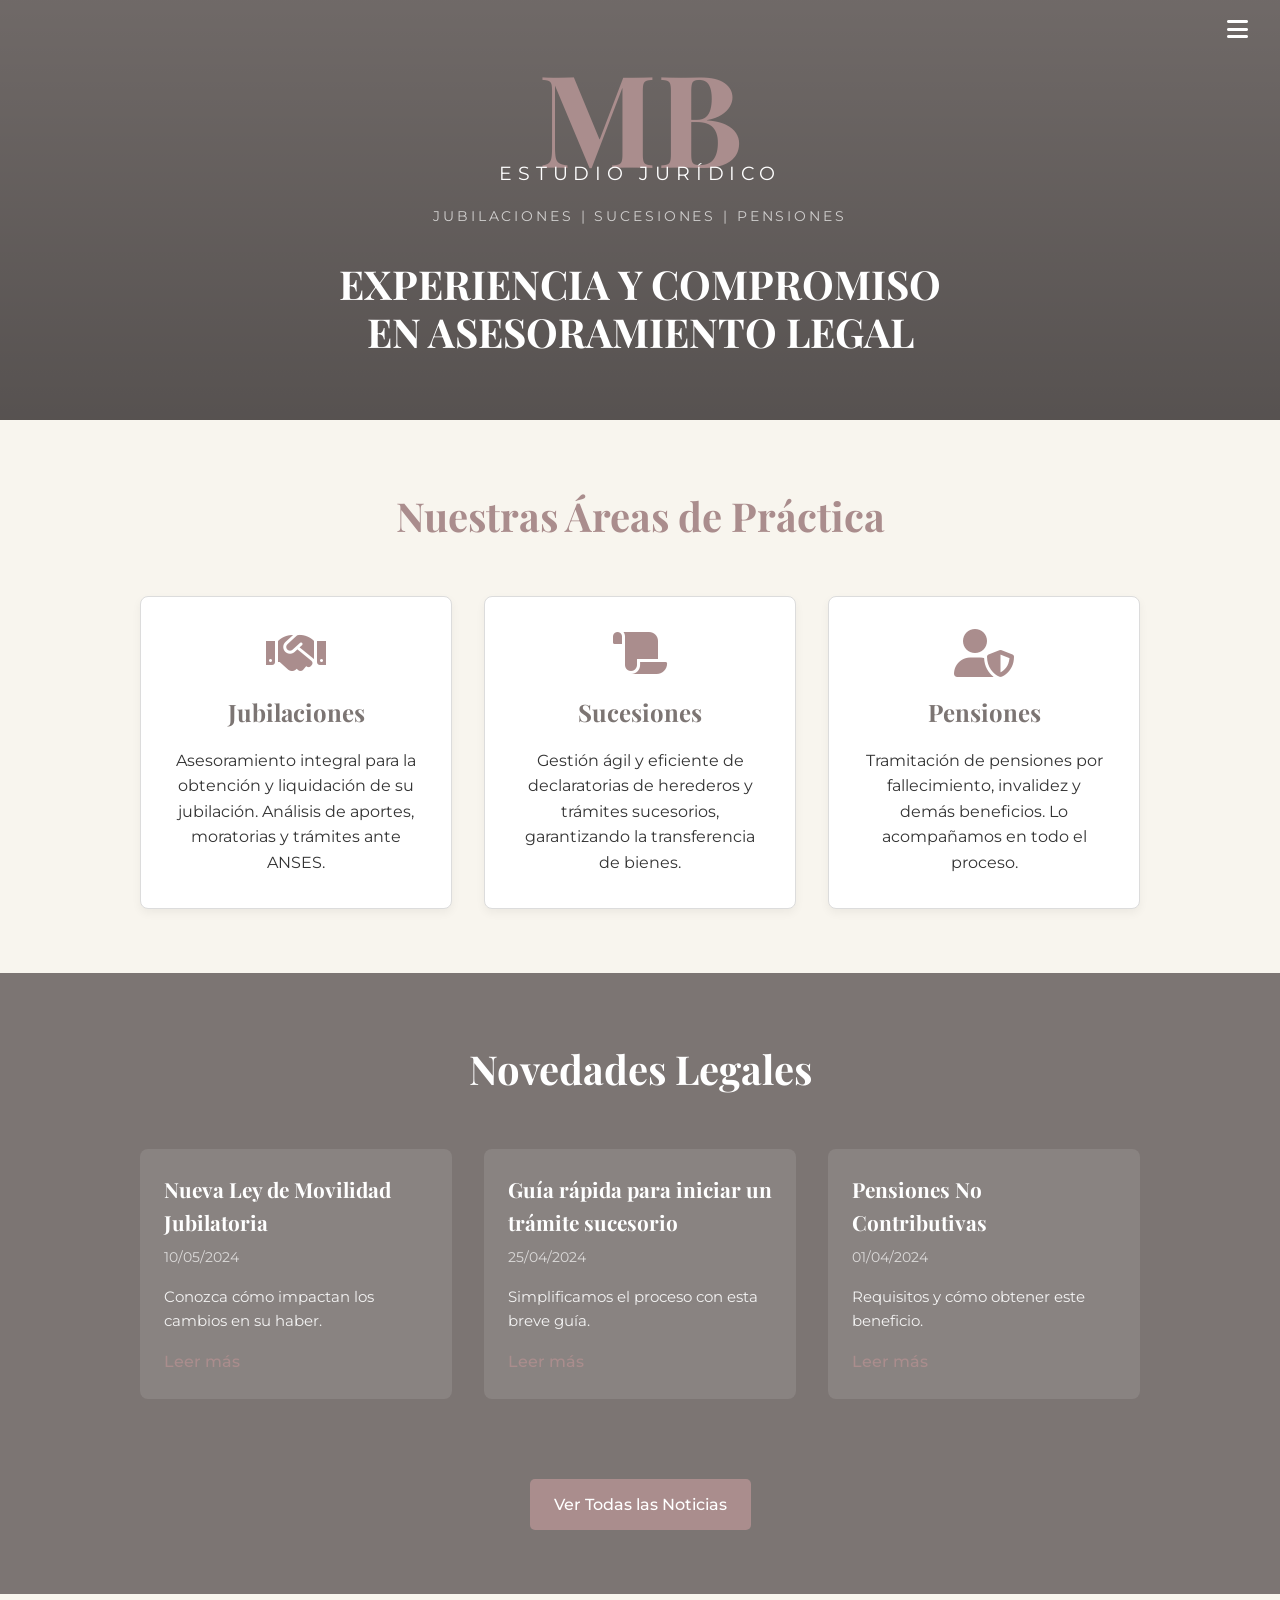
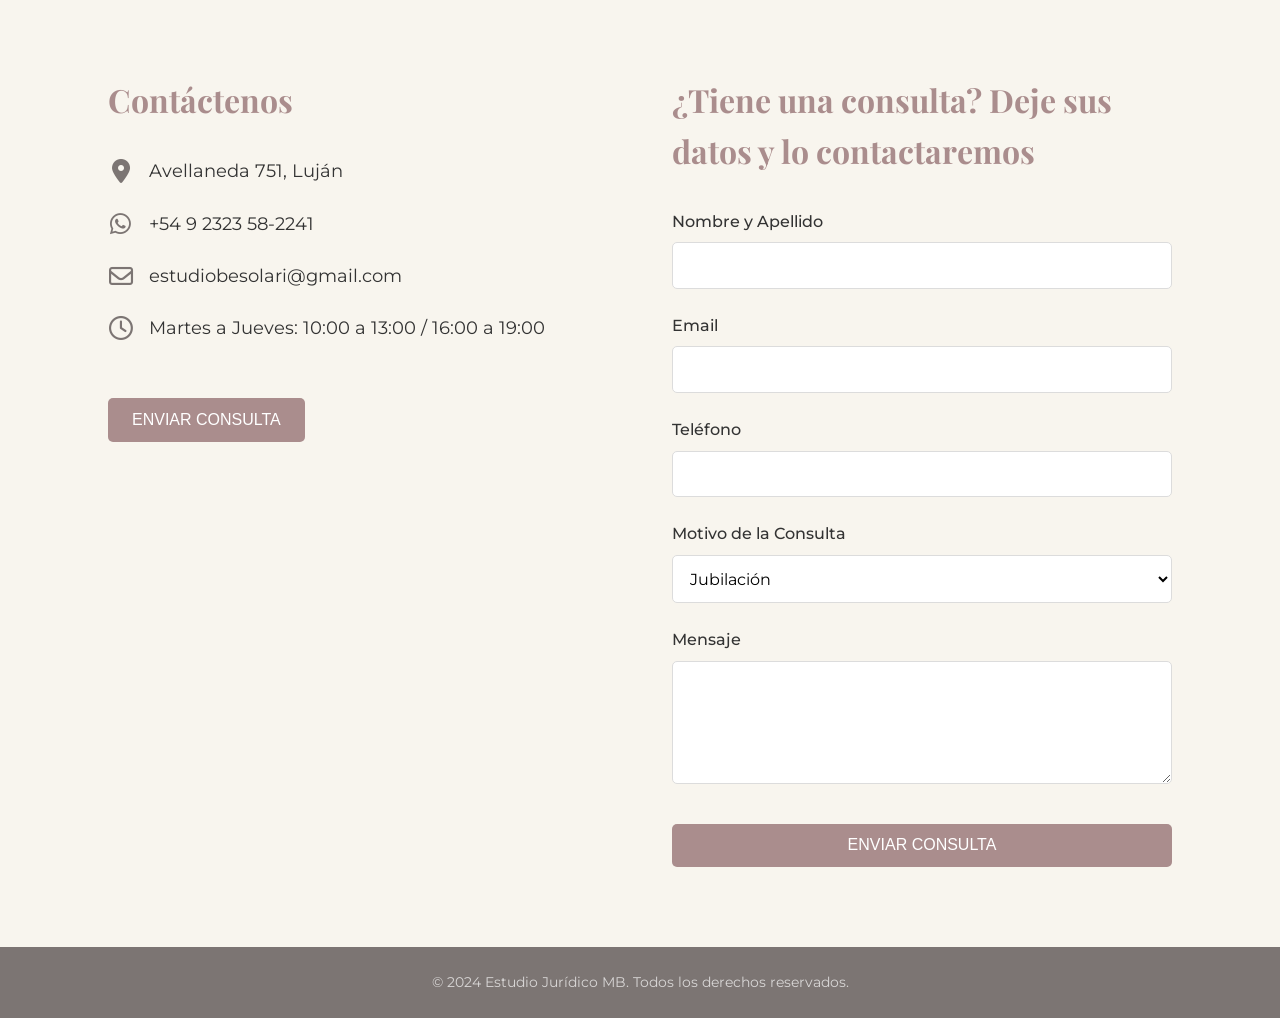
==== commit 237e6a7d: "Update index.html" ====
--- a/index.html
+++ b/index.html
@@ -15,8 +15,7 @@
    <header class="hero-section">
     <nav class="navbar">
         <div class="nav-logo">
-            <span class="logo-mb-mini">MB</span>
-            <span class="logo-text-juridico-mini">ESTUDIO JURÍDICO</span>
+           
         </div>
         
         <button class="menu-toggle" aria-controls="main-nav" aria-expanded="false">
--- a/style.css
+++ b/style.css
@@ -341,10 +341,10 @@
     font-size: 0.9rem;
 }
 
-/* --- Estilos del Menú de Navegación (Header Fijo) --- */
+/* --- Estilos del Menú de Navegación (HAMBURGUESA SIEMPRE ACTIVA) --- */
 
 .navbar {
-    /* MOSTRAR EN ESCRITORIO (Diseño Horizontal) */
+    /* MOSTRAR EN TODAS LAS VISTAS */
     display: flex; 
     width: 100%;
     justify-content: space-between;
@@ -379,15 +379,28 @@
 
 .nav-links {
     list-style: none;
-    display: flex; /* Visible en escritorio */
-    flex-direction: row; /* Horizontal en escritorio */
-    gap: 2rem;
+    /* Ocultar siempre por defecto (JS lo abrirá) */
+    display: none; 
+    flex-direction: column; /* Siempre vertical */
+    width: 100%;
+    position: absolute;
+    top: 60px;
+    left: 0;
+    background-color: var(--color-secondary-dark);
+    box-shadow: 0 4px 8px rgba(0, 0, 0, 0.2);
+    padding: 1rem 0;
+    gap: 0;
+}
+
+.nav-links.open {
+    display: flex; /* JS añade esta clase para mostrar el menú */
 }
 
 .nav-links a {
-    color: var(--color-text-light);
-    font-weight: 500;
-    transition: color 0.3s;
+    display: block;
+    padding: 0.75rem 0;
+    color: var(--color-text-light);
+    border-bottom: 1px solid rgba(255, 255, 255, 0.1);
 }
 
 .nav-links a:hover {
@@ -395,8 +408,9 @@
     text-decoration: none;
 }
 
+/* El botón de hamburguesa es visible en TODAS las resoluciones */
 .menu-toggle {
-    display: none; /* Oculto en escritorio */
+    display: block; 
     background: none;
     border: none;
     font-size: 1.5rem;
@@ -404,100 +418,10 @@
     cursor: pointer;
 }
 
-/* --- Media Queries para Responsividad (Aquí se activa la Hamburguesa) --- */
+
+/* --- Media Queries (Ajustes de Responsividad General) --- */
 
 @media (max-width: 768px) {
-    /* MOSTRAR LA BARRA DE NAVEGACIÓN EN MÓVILES */
-    .navbar {
-        display: flex; 
-    }
-
-    /* Muestra el botón de hamburguesa */
-    .menu-toggle {
-        display: block; 
-    }
-    
-    /* Oculta el menú en móvil por defecto (y JS lo abre) */
-    .nav-links {
-        display: none; 
-        flex-direction: column; /* Vertical en móvil */
-        width: 100%;
-        position: absolute;
-        top: 60px;
-        left: 0;
-        background-color: var(--color-secondary-dark);
-        box-shadow: 0 4px 8px rgba(0, 0, 0, 0.2);
-        padding: 1rem 0;
-        gap: 0;
-    }
-
-    .nav-links.open {
-        display: flex; /* JS agrega esta clase para mostrar el menú */
-    }
-
-    .nav-links li {
-        text-align: center;
-        width: 100%;
-    }
-
-    .nav-links a {
-        display: block;
-        padding: 0.75rem 0;
-        color: var(--color-text-light);
-        border-bottom: 1px solid rgba(255, 255, 255, 0.1);
-    }
-    
-    .nav-links li:last-child a {
-        border-bottom: none;
-    }
-
- }
-/* --- Media Queries para Responsividad --- */
-@media (max-width: 768px) {
-    /* MOSTRAR LA BARRA DE NAVEGACIÓN EN MÓVILES */
-    .navbar {
-        display: flex; 
-    }
-
-    /* Muestra el botón de hamburguesa */
-    .menu-toggle {
-        display: block; 
-    }
-    
-    /* Oculta el menú por defecto y lo coloca en columna */
-    .nav-links {
-        display: none; 
-        flex-direction: column;
-        width: 100%;
-        position: absolute;
-        top: 60px;
-        left: 0;
-        background-color: var(--color-secondary-dark);
-        box-shadow: 0 4px 8px rgba(0, 0, 0, 0.2);
-        padding: 1rem 0;
-        gap: 0;
-    }
-
-    .nav-links.open {
-        display: flex;
-    }
-
-    .nav-links li {
-        text-align: center;
-        width: 100%;
-    }
-
-    .nav-links a {
-        display: block;
-        padding: 0.75rem 0;
-        color: var(--color-text-light);
-        border-bottom: 1px solid rgba(255, 255, 255, 0.1);
-    }
-    
-    .nav-links li:last-child a {
-        border-bottom: none;
-    }
-
     /* Ajustes generales */
     .hero-section {
         padding: 3rem 1rem;
@@ -549,9 +473,6 @@
     .contact-info h2, .contact-form h2 {
         text-align: center;
     }
-    .contact-item {
-        /* Permite centrar los íconos si se desea */
-    }
     .contact-info .btn-primary {
         width: 100%;
     }
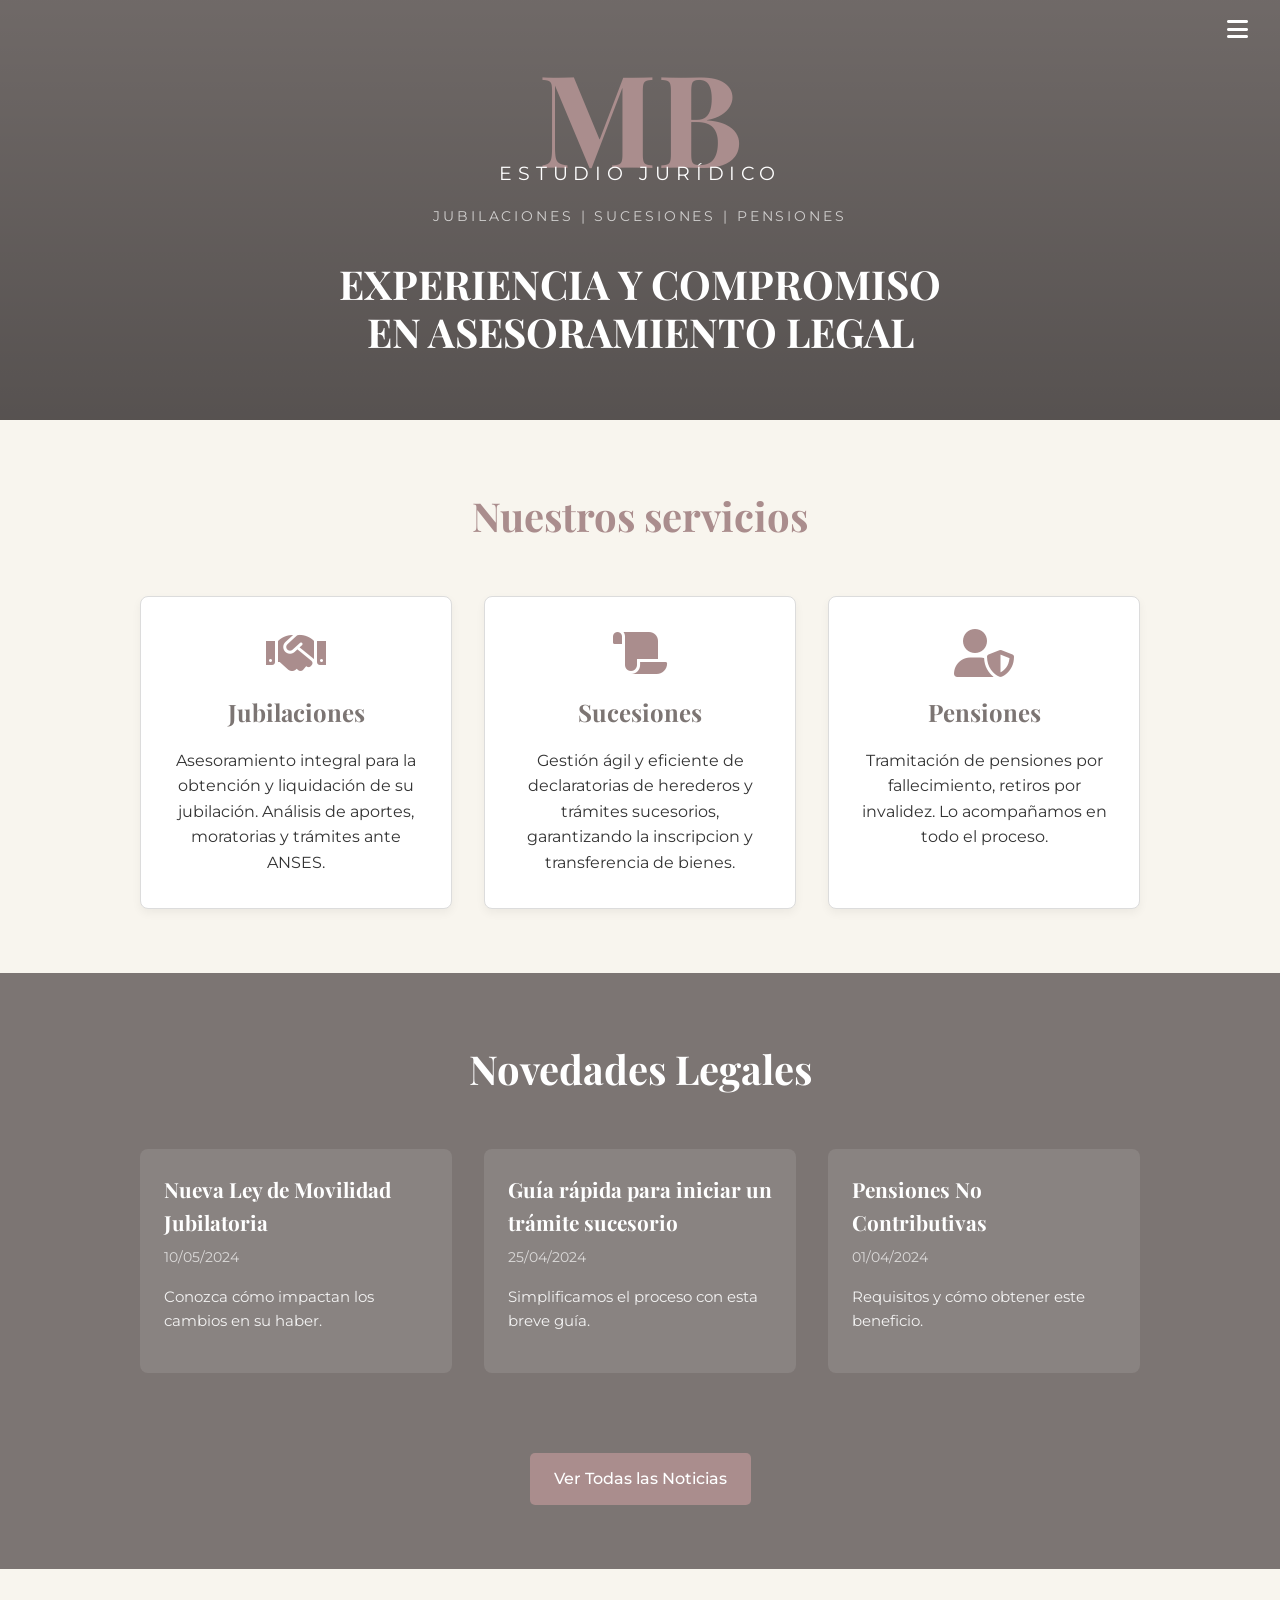
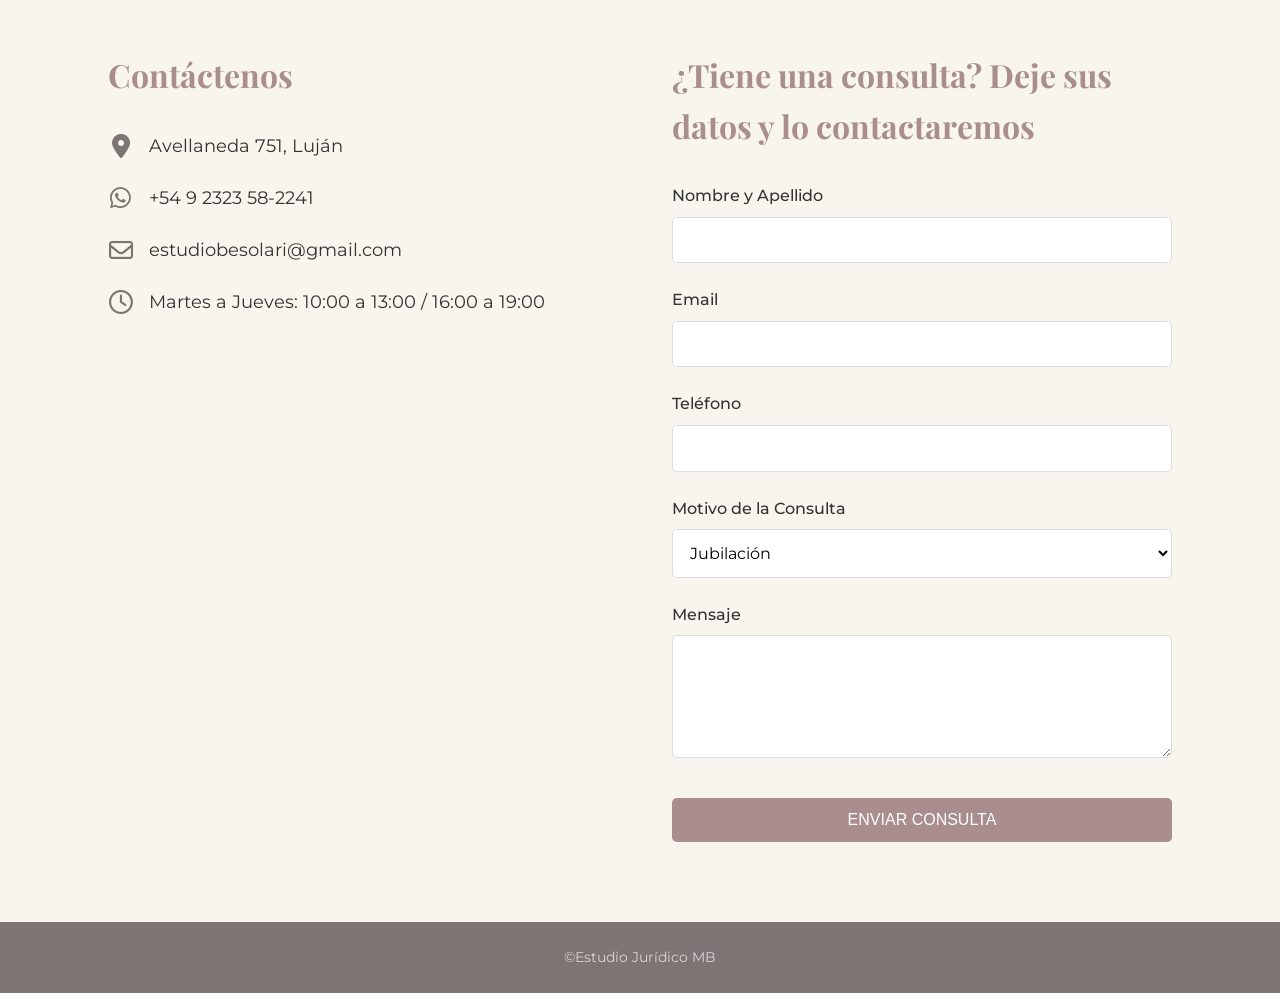
==== commit fb751500: "Update index.html" ====
--- a/index.html
+++ b/index.html
@@ -42,7 +42,7 @@
     <main>
         
         <section class="services-section" id="services-section">
-            <h2>Nuestras Áreas de Práctica</h2>
+            <h2>Nuestros servicios</h2>
             <div class="services-grid">
                 <div class="service-card">
                     <i class="fas fa-handshake service-icon"></i>
@@ -52,12 +52,12 @@
                 <div class="service-card">
                     <i class="fas fa-scroll service-icon"></i>
                     <h3>Sucesiones</h3>
-                    <p>Gestión ágil y eficiente de declaratorias de herederos y trámites sucesorios, garantizando la transferencia de bienes.</p>
+                    <p>Gestión ágil y eficiente de declaratorias de herederos y trámites sucesorios, garantizando la inscripcion y transferencia de bienes.</p>
                 </div>
                 <div class="service-card">
                     <i class="fas fa-user-shield service-icon"></i>
                     <h3>Pensiones</h3>
-                    <p>Tramitación de pensiones por fallecimiento, invalidez y demás beneficios. Lo acompañamos en todo el proceso.</p>
+                    <p>Tramitación de pensiones por fallecimiento, retiros por invalidez. Lo acompañamos en todo el proceso.</p>
                 </div>
             </div>
         </section>
@@ -70,19 +70,19 @@
                     <h3>Nueva Ley de Movilidad Jubilatoria</h3>
                     <p class="news-date">10/05/2024</p>
                     <p>Conozca cómo impactan los cambios en su haber.</p>
-                    <a href="#" class="read-more">Leer más</a>
+                  
                 </article>
                 <article class="news-card">
                     <h3>Guía rápida para iniciar un trámite sucesorio</h3>
                     <p class="news-date">25/04/2024</p>
                     <p>Simplificamos el proceso con esta breve guía.</p>
-                    <a href="#" class="read-more">Leer más</a>
+                   
                 </article>
                 <article class="news-card">
                     <h3>Pensiones No Contributivas</h3>
                     <p class="news-date">01/04/2024</p>
                     <p>Requisitos y cómo obtener este beneficio.</p>
-                    <a href="#" class="read-more">Leer más</a>
+                   
                 </article>
             </div>
             <a href="#" class="btn-primary view-all-news">Ver Todas las Noticias</a>
@@ -108,7 +108,7 @@
                     <i class="far fa-clock"></i>
                     <span>Martes a Jueves: 10:00 a 13:00 / 16:00 a 19:00</span>
                 </div>
-                <button class="btn-primary">ENVIAR CONSULTA</button> 
+               
             </div>
 
             <div class="contact-form">
@@ -148,7 +148,7 @@
     </main>
 
     <footer>
-        <p>&copy; 2024 Estudio Jurídico MB. Todos los derechos reservados.</p>
+        <p>&copy;Estudio Jurídico MB</p>
     </footer>
 
     <script src="app.js"></script> 
--- a/style.css
+++ b/style.css
@@ -350,7 +350,7 @@
     justify-content: space-between;
     align-items: center;
     padding: 1rem 2rem;
-    position: absolute;
+    position: fixed;
     top: 0;
     left: 0;
     z-index: 1000;
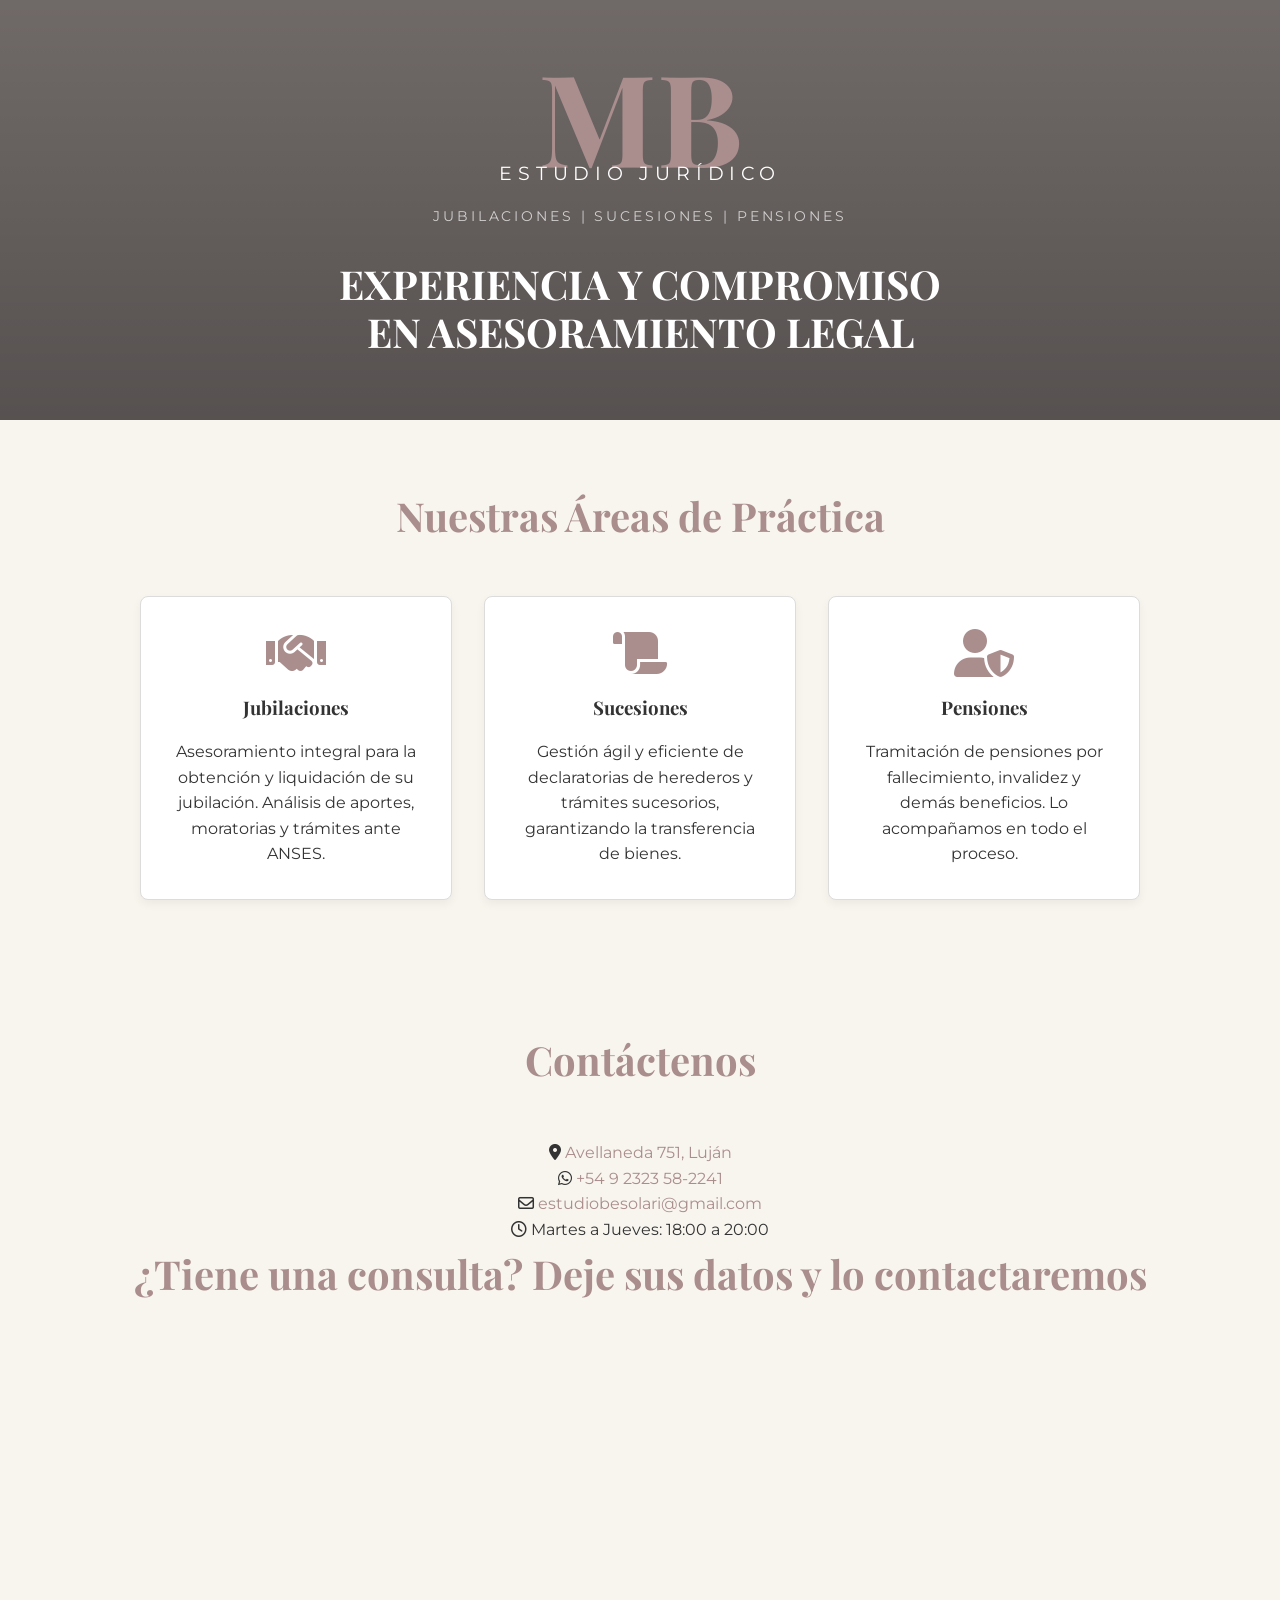
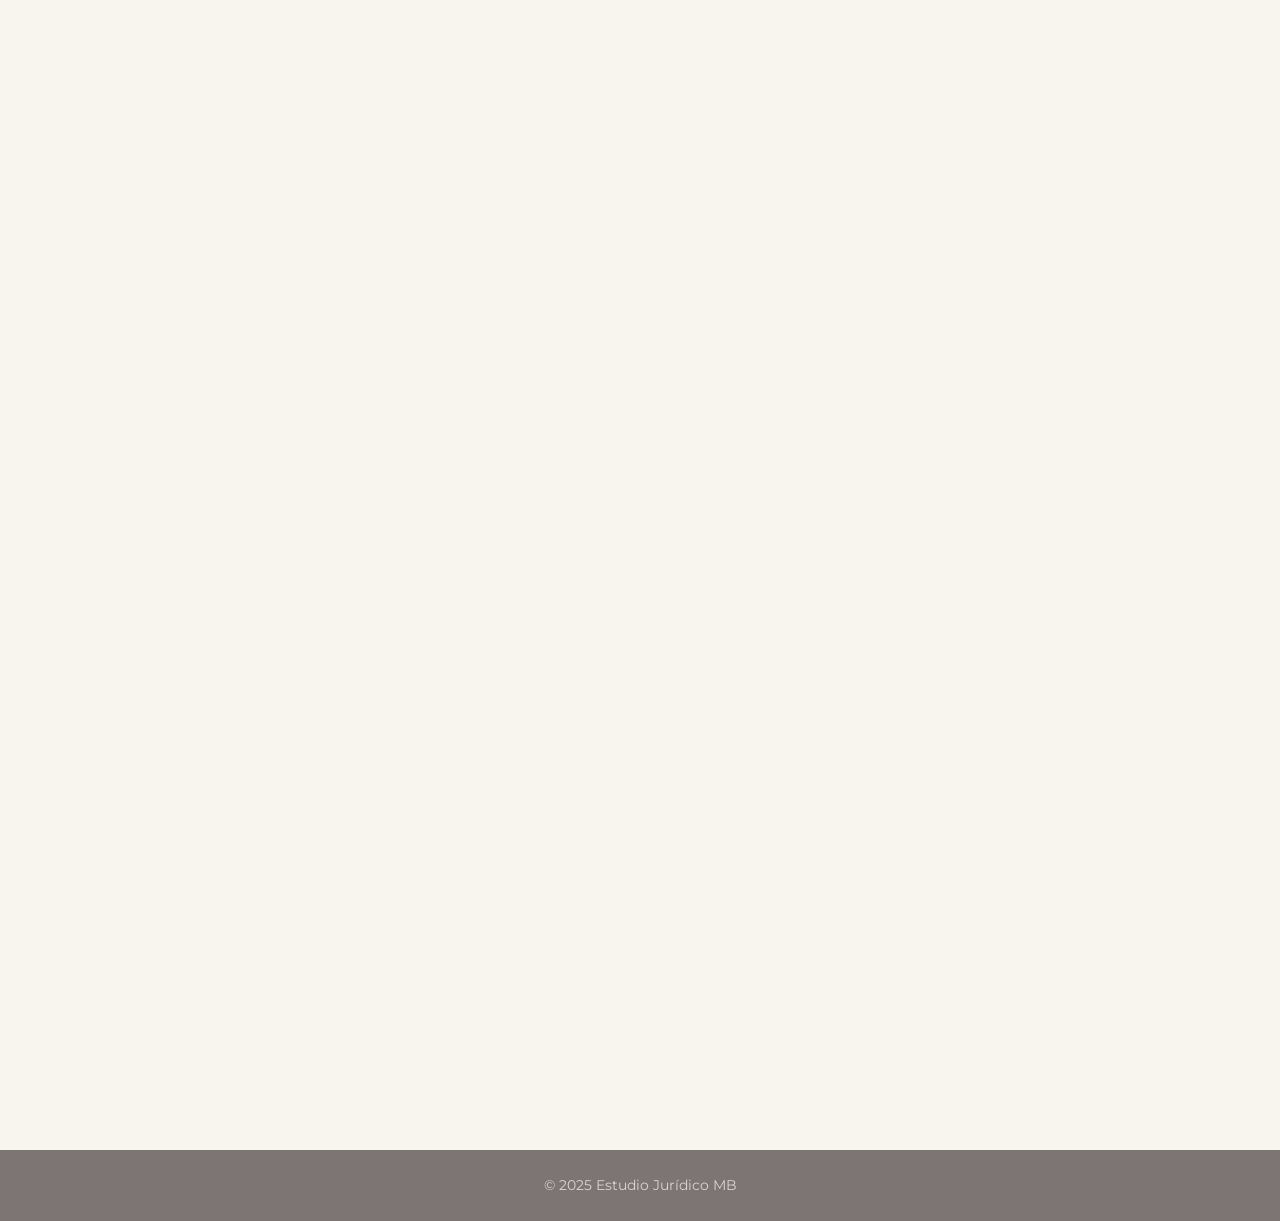
==== commit 384b341a: "Add files via upload" ====
--- a/index.html
+++ b/index.html
@@ -1,156 +1,80 @@
-<!DOCTYPE html><!DOCTYPE html>
-<html lang="es">
-<head>
-    <meta charset="UTF-8">
-    <meta name="viewport" content="width=device-width, initial-scale=1.0">
-    <title>Estudio Jurídico MB - Asesoramiento Legal</title>
-    <link rel="stylesheet" href="style.css">
-    <link rel="preconnect" href="https://fonts.googleapis.com">
-    <link rel="preconnect" href="https://fonts.gstatic.com" crossorigin>
-    <link href="https://fonts.googleapis.com/css2?family=Montserrat:wght@300;400;500;600;700&family=Playfair+Display:wght@400;500;700&display=swap" rel="stylesheet">
-    <link rel="stylesheet" href="https://cdnjs.cloudflare.com/ajax/libs/font-awesome/6.0.0-beta3/css/all.min.css">
-</head>
-<body>
-
-   <header class="hero-section">
-    <nav class="navbar">
-        <div class="nav-logo">
-           
-        </div>
-        
-        <button class="menu-toggle" aria-controls="main-nav" aria-expanded="false">
-            <i class="fas fa-bars"></i>
-        </button>
-
-        <ul class="nav-links" id="main-nav">
-            <li><a href="#services-section">Servicios</a></li>
-            <li><a href="#news-section">Noticias</a></li>
-            <li><a href="#contact-section">Contacto</a></li>
-        </ul>
-    </nav>
-    
-    <div class="logo-container">
-        <h1 class="logo-mb">MB</h1>
-        <p class="logo-text-juridico">ESTUDIO JURÍDICO</p>
-        <p class="logo-text-specialties">JUBILACIONES | SUCESIONES | PENSIONES</p>
-    </div>
-    <div class="hero-text-container">
-        <p class="hero-slogan">EXPERIENCIA Y COMPROMISO<br>EN ASESORAMIENTO LEGAL</p>
-    </div>
-</header>
-
-    <main>
-        
-        <section class="services-section" id="services-section">
-            <h2>Nuestros servicios</h2>
-            <div class="services-grid">
-                <div class="service-card">
-                    <i class="fas fa-handshake service-icon"></i>
-                    <h3>Jubilaciones</h3>
-                    <p>Asesoramiento integral para la obtención y liquidación de su jubilación. Análisis de aportes, moratorias y trámites ante ANSES.</p>
-                </div>
-                <div class="service-card">
-                    <i class="fas fa-scroll service-icon"></i>
-                    <h3>Sucesiones</h3>
-                    <p>Gestión ágil y eficiente de declaratorias de herederos y trámites sucesorios, garantizando la inscripcion y transferencia de bienes.</p>
-                </div>
-                <div class="service-card">
-                    <i class="fas fa-user-shield service-icon"></i>
-                    <h3>Pensiones</h3>
-                    <p>Tramitación de pensiones por fallecimiento, retiros por invalidez. Lo acompañamos en todo el proceso.</p>
-                </div>
-            </div>
-        </section>
-
-        
-        <section class="news-section" id="news-section">
-            <h2>Novedades Legales</h2>
-            <div class="news-grid">
-                <article class="news-card">
-                    <h3>Nueva Ley de Movilidad Jubilatoria</h3>
-                    <p class="news-date">10/05/2024</p>
-                    <p>Conozca cómo impactan los cambios en su haber.</p>
-                  
-                </article>
-                <article class="news-card">
-                    <h3>Guía rápida para iniciar un trámite sucesorio</h3>
-                    <p class="news-date">25/04/2024</p>
-                    <p>Simplificamos el proceso con esta breve guía.</p>
-                   
-                </article>
-                <article class="news-card">
-                    <h3>Pensiones No Contributivas</h3>
-                    <p class="news-date">01/04/2024</p>
-                    <p>Requisitos y cómo obtener este beneficio.</p>
-                   
-                </article>
-            </div>
-            <a href="#" class="btn-primary view-all-news">Ver Todas las Noticias</a>
-        </section>
-
-        
-        <section class="contact-section" id="contact-section">
-            <div class="contact-info">
-                <h2>Contáctenos</h2>
-                <div class="contact-item">
-                    <i class="fas fa-map-marker-alt"></i>
-                    <a href="http://maps.google.com/?q=Avellaneda 751, Luján" target="_blank">Avellaneda 751, Luján</a>
-                </div>
-                <div class="contact-item">
-                    <i class="fab fa-whatsapp"></i>
-                    <a href="https://wa.me/5492323582241" target="_blank">+54 9 2323 58-2241</a>
-                </div>
-                <div class="contact-item">
-                    <i class="far fa-envelope"></i>
-                    <a href="mailto:estudiobesolari@gmail.com">estudiobesolari@gmail.com</a>
-                </div>
-                <div class="contact-item">
-                    <i class="far fa-clock"></i>
-                    <span>Martes a Jueves: 10:00 a 13:00 / 16:00 a 19:00</span>
-                </div>
-               
-            </div>
-
-            <div class="contact-form">
-                <h2>¿Tiene una consulta? Deje sus datos y lo contactaremos</h2>
-                
-                <form name="contact" method="POST" action="/success" data-netlify="true" data-netlify-honeypot="bot-field">
-                    <input type="hidden" name="form-name" value="contact" />
-                    <p hidden>
-                        <label>
-                            Don’t fill this out: <input name="bot-field" />
-                        </label>
-                    </p>
-                    <label for="name">Nombre y Apellido</label>
-                    <input type="text" id="name" name="name" required>
-
-                    <label for="email">Email</label>
-                    <input type="email" id="email" name="email" required>
-
-                    <label for="phone">Teléfono</label>
-                    <input type="tel" id="phone" name="phone">
-
-                    <label for="reason">Motivo de la Consulta</label>
-                    <select id="reason" name="reason">
-                        <option value="Jubilacion">Jubilación</option>
-                        <option value="Sucesion">Sucesión</option>
-                        <option value="Pension">Pensión</option>
-                        <option value="Otro">Otro</option>
-                    </select>
-
-                    <label for="message">Mensaje</label>
-                    <textarea id="message" name="message" rows="5"></textarea>
-
-                    <button type="submit" class="btn-primary">ENVIAR CONSULTA</button>
-                </form>
-            </div>
-        </section>
-    </main>
-
-    <footer>
-        <p>&copy;Estudio Jurídico MB</p>
-    </footer>
-
-    <script src="app.js"></script> 
-</body>
-</html>
+<!DOCTYPE html>
+<html lang="es">
+<head>
+    <meta charset="UTF-8">
+    <meta name="viewport" content="width=device-width, initial-scale=1.0">
+    <title>Estudio Jurídico MB - Asesoramiento Legal</title>
+    <link rel="stylesheet" href="style.css">
+    <link rel="preconnect" href="https://fonts.googleapis.com">
+    <link rel="preconnect" href="https://fonts.gstatic.com" crossorigin>
+    <link href="https://fonts.googleapis.com/css2?family=Montserrat:wght@300;400;500;600;700&family=Playfair+Display:wght@400;500;700&display=swap" rel="stylesheet">
+    <link rel="stylesheet" href="https://cdnjs.cloudflare.com/ajax/libs/font-awesome/6.0.0-beta3/css/all.min.css">
+</head>
+<body>
+
+    <header class="hero-section">
+        <div class="logo-container">
+            <h1 class="logo-mb">MB</h1>
+            <p class="logo-text-juridico">ESTUDIO JURÍDICO</p>
+            <p class="logo-text-specialties">JUBILACIONES | SUCESIONES | PENSIONES</p>
+        </div>
+        <div class="hero-text-container">
+            <p class="hero-slogan">EXPERIENCIA Y COMPROMISO<br>EN ASESORAMIENTO LEGAL</p>
+        </div>
+    </header>
+
+    <main>
+        <section class="services-section">
+            <h2>Nuestras Áreas de Práctica</h2>
+            <div class="services-grid">
+                <div class="service-card">
+                    <i class="fas fa-handshake service-icon"></i>
+                    <h3>Jubilaciones</h3>
+                    <p>Asesoramiento integral para la obtención y liquidación de su jubilación. Análisis de aportes, moratorias y trámites ante ANSES.</p>
+                </div>
+                <div class="service-card">
+                    <i class="fas fa-scroll service-icon"></i>
+                    <h3>Sucesiones</h3>
+                    <p>Gestión ágil y eficiente de declaratorias de herederos y trámites sucesorios, garantizando la transferencia de bienes.</p>
+                </div>
+                <div class="service-card">
+                    <i class="fas fa-user-shield service-icon"></i>
+                    <h3>Pensiones</h3>
+                    <p>Tramitación de pensiones por fallecimiento, invalidez y demás beneficios. Lo acompañamos en todo el proceso.</p>
+                </div>
+            </div>
+        </section>
+
+        <section class="contact-section">
+            <div class="contact-info">
+                <h2>Contáctenos</h2>
+                <div class="contact-item">
+                    <i class="fas fa-map-marker-alt"></i>
+                    <a href="https://www.google.com/maps/search/Avellaneda+751,+Luján" target="_blank">Avellaneda 751, Luján</a>
+                </div>
+                <div class="contact-item">
+                    <i class="fab fa-whatsapp"></i>
+                    <a href="https://wa.me/5492323582241" target="_blank">+54 9 2323 58-2241</a>
+                </div>
+                <div class="contact-item">
+                    <i class="far fa-envelope"></i>
+                    <a href="mailto:estudiobesolari@gmail.com">estudiobesolari@gmail.com</a>
+                </div>
+                <div class="contact-item">
+                    <i class="far fa-clock"></i>
+                    <span>Martes a Jueves: 18:00 a 20:00</span>
+                </div>
+            
+            <div class="contact-form">
+                <h2>¿Tiene una consulta? Deje sus datos y lo contactaremos</h2>
+                <iframe src="https://docs.google.com/forms/d/e/1FAIpQLSftGSEWOtbsclR7RVbJU7le_tKsw9HXlZbKmx7mVIHDvxtr9A/viewform?embedded=true" width="640" height="1324" frameborder="0" marginheight="0" marginwidth="0">Cargando…</iframe>
+            </div>
+        </section>
+    </main>
+
+    <footer>
+        <p>&copy; 2025 Estudio Jurídico MB</p>
+    </footer>
+
+</body>
+</html>
--- a/style.css
+++ b/style.css
@@ -1,479 +1,205 @@
-/* Variables de Colores */
-:root {
-    --color-primary: #AA8D8D; /* Marrón Rosado / Dusty Pink */
-    --color-secondary-dark: #7C7573; /* Gris Topo */
-    --color-background-light: #F8F5EE; /* Beige muy claro */
-    --color-text-dark: #333;
-    --color-text-light: #fff;
-    --color-border: #dcdcdc;
-    --font-heading: 'Playfair Display', serif;
-    --font-body: 'Montserrat', sans-serif;
-}
-
-/* Reset Básico y Estilos Generales */
-* {
-    margin: 0;
-    padding: 0;
-    box-sizing: border-box;
-}
-
-body {
-    font-family: var(--font-body);
-    line-height: 1.6;
-    color: var(--color-text-dark);
-    background-color: var(--color-background-light);
-}
-
-h1, h2, h3 {
-    font-family: var(--font-heading);
-    color: var(--color-text-dark);
-    margin-bottom: 1rem;
-}
-
-a {
-    color: var(--color-primary);
-    text-decoration: none;
-}
-
-a:hover {
-    text-decoration: underline;
-}
-
-.container {
-    max-width: 1200px;
-    margin: 0 auto;
-    padding: 2rem;
-}
-
-/* Botones */
-.btn-primary {
-    display: inline-block;
-    background-color: var(--color-primary);
-    color: var(--color-text-light);
-    padding: 0.8rem 1.5rem;
-    border: none;
-    border-radius: 5px;
-    cursor: pointer;
-    font-size: 1rem;
-    font-weight: 500;
-    transition: background-color 0.3s ease;
-}
-
-.btn-primary:hover {
-    background-color: #927575; /* Efecto hover más oscuro */
-    text-decoration: none;
-}
-
-/* Header / Hero Section */
-.hero-section {
-    background-color: var(--color-secondary-dark);
-    color: var(--color-text-light);
-    display: flex;
-    flex-direction: column;
-    align-items: center;
-    padding: 4rem 2rem;
-    text-align: center;
-    position: relative;
-    min-height: 400px; 
-    justify-content: center;
-}
-
-/* Efecto de fondo degradado sutil */
-.hero-section::before {
-    content: '';
-    position: absolute;
-    top: 0;
-    left: 0;
-    right: 0;
-    bottom: 0;
-    background: linear-gradient(rgba(0,0,0,0.1), rgba(0,0,0,0.3));
-    z-index: 0;
-}
-
-.logo-container, .hero-text-container {
-    position: relative;
-    z-index: 1;
-}
-
-.logo-mb {
-    font-family: var(--font-heading);
-    font-size: 8rem;
-    color: var(--color-primary);
-    line-height: 0.8;
-    margin-bottom: 0.5rem;
-}
-
-.logo-text-juridico {
-    font-family: var(--font-body);
-    font-size: 1.2rem;
-    letter-spacing: 0.3em;
-    text-transform: uppercase;
-    color: var(--color-text-light);
-    margin-top: -1rem;
-    margin-bottom: 1rem;
-}
-
-.logo-text-specialties {
-    font-family: var(--font-body);
-    font-size: 0.9rem;
-    letter-spacing: 0.2em;
-    color: rgba(255, 255, 255, 0.7);
-    margin-top: 1rem;
-}
-
-.hero-slogan {
-    font-family: var(--font-heading);
-    font-size: 2.5rem;
-    font-weight: 700;
-    color: var(--color-text-light);
-    margin-top: 2rem;
-    line-height: 1.2;
-}
-
-/* Secciones Generales */
-section {
-    padding: 4rem 2rem;
-    text-align: center;
-}
-
-section h2 {
-    color: var(--color-primary);
-    font-size: 2.5rem;
-    margin-bottom: 3rem;
-}
-
-/* Sección de Servicios */
-.services-section {
-    background-color: var(--color-background-light);
-}
-
-.services-grid {
-    display: grid;
-    grid-template-columns: repeat(auto-fit, minmax(280px, 1fr));
-    gap: 2rem;
-    max-width: 1000px;
-    margin: 0 auto;
-}
-
-.service-card {
-    background-color: #fff;
-    border: 1px solid var(--color-border);
-    border-radius: 8px;
-    padding: 2rem;
-    box-shadow: 0 4px 10px rgba(0, 0, 0, 0.05);
-    text-align: center;
-    transition: transform 0.3s ease;
-}
-
-.service-card:hover {
-    transform: translateY(-5px);
-}
-
-.service-icon {
-    font-size: 3rem;
-    color: var(--color-primary);
-    margin-bottom: 1rem;
-}
-
-.service-card h3 {
-    font-size: 1.5rem;
-    color: var(--color-secondary-dark);
-    margin-bottom: 1rem;
-}
-
-.service-card p {
-    font-size: 1rem;
-    color: var(--color-text-dark);
-}
-
-/* Sección de Noticias */
-.news-section {
-    background-color: var(--color-secondary-dark);
-    color: var(--color-text-light);
-}
-
-.news-section h2 {
-    color: var(--color-text-light);
-}
-
-.news-grid {
-    display: grid;
-    grid-template-columns: repeat(auto-fit, minmax(300px, 1fr));
-    gap: 2rem;
-    max-width: 1000px;
-    margin: 0 auto 3rem auto;
-}
-
-.news-card {
-    background-color: rgba(255, 255, 255, 0.1);
-    border-radius: 8px;
-    padding: 1.5rem;
-    text-align: left;
-    transition: background-color 0.3s ease;
-}
-
-.news-card:hover {
-    background-color: rgba(255, 255, 255, 0.15);
-}
-
-.news-card h3 {
-    font-size: 1.3rem;
-    color: var(--color-text-light);
-    margin-bottom: 0.5rem;
-}
-
-.news-card .news-date {
-    font-size: 0.85rem;
-    color: rgba(255, 255, 255, 0.7);
-    margin-bottom: 1rem;
-}
-
-.news-card p {
-    font-size: 0.95rem;
-    color: rgba(255, 255, 255, 0.9);
-    margin-bottom: 1rem;
-}
-
-.news-card .read-more {
-    color: var(--color-primary);
-    font-weight: 500;
-}
-
-.news-card .read-more:hover {
-    text-decoration: underline;
-}
-
-.view-all-news {
-    margin-top: 2rem;
-}
-
-/* Sección de Contacto y Formulario */
-.contact-section {
-    display: flex;
-    flex-wrap: wrap;
-    gap: 4rem;
-    justify-content: center;
-    background-color: var(--color-background-light);
-    padding: 5rem 2rem;
-    text-align: left;
-}
-
-.contact-info, .contact-form {
-    flex: 1;
-    min-width: 300px;
-    max-width: 500px;
-}
-
-.contact-info h2, .contact-form h2 {
-    color: var(--color-primary);
-    font-size: 2rem;
-    margin-bottom: 2rem;
-    text-align: left;
-}
-
-.contact-item {
-    display: flex;
-    align-items: center;
-    margin-bottom: 1.5rem;
-    font-size: 1.1rem;
-    color: var(--color-text-dark);
-}
-
-.contact-item i {
-    font-size: 1.5rem;
-    color: var(--color-secondary-dark);
-    margin-right: 1rem;
-    width: 25px;
-    text-align: center;
-}
-
-.contact-item a, .contact-item span {
-    color: var(--color-text-dark);
-}
-
-.contact-info .btn-primary {
-    margin-top: 2rem;
-    width: auto;
-}
-
-/* Estilos del Formulario */
-.contact-form form {
-    display: flex;
-    flex-direction: column;
-}
-
-.contact-form label {
-    margin-bottom: 0.5rem;
-    font-weight: 500;
-    color: var(--color-text-dark);
-}
-
-.contact-form input[type="text"],
-.contact-form input[type="email"],
-.contact-form input[type="tel"],
-.contact-form select,
-.contact-form textarea {
-    padding: 0.8rem;
-    margin-bottom: 1.5rem;
-    border: 1px solid var(--color-border);
-    border-radius: 5px;
-    font-family: var(--font-body);
-    font-size: 1rem;
-    width: 100%;
-    background-color: #fff;
-}
-
-.contact-form textarea {
-    resize: vertical;
-}
-
-.contact-form .btn-primary {
-    margin-top: 1rem;
-    width: 100%;
-}
-
-/* Footer */
-footer {
-    background-color: var(--color-secondary-dark);
-    color: rgba(255, 255, 255, 0.7);
-    text-align: center;
-    padding: 1.5rem;
-    font-size: 0.9rem;
-}
-
-/* --- Estilos del Menú de Navegación (HAMBURGUESA SIEMPRE ACTIVA) --- */
-
-.navbar {
-    /* MOSTRAR EN TODAS LAS VISTAS */
-    display: flex; 
-    width: 100%;
-    justify-content: space-between;
-    align-items: center;
-    padding: 1rem 2rem;
-    position: fixed;
-    top: 0;
-    left: 0;
-    z-index: 1000;
-}
-
-.nav-logo {
-    display: flex;
-    align-items: center;
-    gap: 0.5rem;
-}
-
-.logo-mb-mini {
-    font-family: var(--font-heading);
-    font-size: 1.8rem;
-    color: var(--color-primary);
-    line-height: 1;
-}
-
-.logo-text-juridico-mini {
-    font-family: var(--font-body);
-    font-size: 0.8rem;
-    letter-spacing: 0.2em;
-    text-transform: uppercase;
-    color: var(--color-text-light);
-}
-
-.nav-links {
-    list-style: none;
-    /* Ocultar siempre por defecto (JS lo abrirá) */
-    display: none; 
-    flex-direction: column; /* Siempre vertical */
-    width: 100%;
-    position: absolute;
-    top: 60px;
-    left: 0;
-    background-color: var(--color-secondary-dark);
-    box-shadow: 0 4px 8px rgba(0, 0, 0, 0.2);
-    padding: 1rem 0;
-    gap: 0;
-}
-
-.nav-links.open {
-    display: flex; /* JS añade esta clase para mostrar el menú */
-}
-
-.nav-links a {
-    display: block;
-    padding: 0.75rem 0;
-    color: var(--color-text-light);
-    border-bottom: 1px solid rgba(255, 255, 255, 0.1);
-}
-
-.nav-links a:hover {
-    color: var(--color-primary);
-    text-decoration: none;
-}
-
-/* El botón de hamburguesa es visible en TODAS las resoluciones */
-.menu-toggle {
-    display: block; 
-    background: none;
-    border: none;
-    font-size: 1.5rem;
-    color: var(--color-text-light);
-    cursor: pointer;
-}
-
-
-/* --- Media Queries (Ajustes de Responsividad General) --- */
-
-@media (max-width: 768px) {
-    /* Ajustes generales */
-    .hero-section {
-        padding: 3rem 1rem;
-    }
-
-    .logo-mb {
-        font-size: 6rem;
-    }
-
-    .logo-text-juridico {
-        font-size: 1rem;
-        letter-spacing: 0.2em;
-    }
-    .logo-text-specialties {
-        font-size: 0.8rem;
-        letter-spacing: 0.15em;
-    }
-
-    .hero-slogan {
-        font-size: 1.8rem;
-        margin-top: 1.5rem;
-    }
-
-    section {
-        padding: 3rem 1rem;
-    }
-
-    section h2 {
-        font-size: 2rem;
-        margin-bottom: 2rem;
-    }
-
-    .services-grid, .news-grid {
-        grid-template-columns: 1fr;
-        max-width: 400px;
-    }
-
-    .contact-section {
-        flex-direction: column;
-        align-items: center;
-        gap: 3rem;
-    }
-
-    .contact-info, .contact-form {
-        max-width: 100%;
-        width: 100%;
-        text-align: left;
-    }
-    .contact-info h2, .contact-form h2 {
-        text-align: center;
-    }
-    .contact-info .btn-primary {
-        width: 100%;
-    }
-}
+/* Variables de Colores */
+:root {
+    --color-primary: #AA8D8D; /* Marrón Rosado / Dusty Pink */
+    --color-secondary-dark: #7C7573; /* Gris Topo */
+    --color-background-light: #F8F5EE; /* Beige muy claro */
+    --color-text-dark: #333;
+    --color-text-light: #fff;
+    --color-border: #dcdcdc;
+    --font-heading: 'Playfair Display', serif;
+    --font-body: 'Montserrat', sans-serif;
+}
+
+/* Reset Básico y Estilos Generales */
+* {
+    margin: 0;
+    padding: 0;
+    box-sizing: border-box;
+}
+
+body {
+    font-family: var(--font-body);
+    line-height: 1.6;
+    color: var(--color-text-dark);
+    background-color: var(--color-background-light);
+}
+
+h1, h2, h3 {
+    font-family: var(--font-heading);
+    color: var(--color-text-dark);
+    margin-bottom: 1rem;
+}
+
+a {
+    color: var(--color-primary);
+    text-decoration: none;
+}
+
+a:hover {
+    text-decoration: underline;
+}
+
+.container {
+    max-width: 1200px;
+    margin: 0 auto;
+    padding: 2rem;
+}
+
+/* Botones */
+.btn-primary {
+    display: inline-block;
+    background-color: var(--color-primary);
+    color: var(--color-text-light);
+    padding: 0.8rem 1.5rem;
+    border: none;
+    border-radius: 5px;
+    cursor: pointer;
+    font-size: 1rem;
+    font-weight: 500;
+    transition: background-color 0.3s ease;
+}
+
+.btn-primary:hover {
+    background-color: #947a7a; /* Color manual oscurecido ya que CSS puro no soporta darken() */
+    text-decoration: none;
+}
+
+/* Header / Hero Section */
+.hero-section {
+    background-color: var(--color-secondary-dark);
+    color: var(--color-text-light);
+    display: flex;
+    flex-direction: column; 
+    align-items: center;
+    padding: 4rem 2rem;
+    text-align: center;
+    position: relative; 
+    min-height: 400px; 
+    justify-content: center;
+}
+
+.hero-section::before {
+    content: '';
+    position: absolute;
+    top: 0; left: 0; right: 0; bottom: 0;
+    background: linear-gradient(rgba(0,0,0,0.1), rgba(0,0,0,0.3));
+    z-index: 0;
+}
+
+.logo-container, .hero-text-container {
+    position: relative;
+    z-index: 1;
+}
+
+.logo-mb {
+    font-family: var(--font-heading);
+    font-size: 8rem; 
+    color: var(--color-primary);
+    line-height: 0.8;
+    margin-bottom: 0.5rem;
+}
+
+.logo-text-juridico {
+    font-family: var(--font-body);
+    font-size: 1.2rem;
+    letter-spacing: 0.3em;
+    text-transform: uppercase;
+    color: var(--color-text-light);
+    margin-top: -1rem; 
+    margin-bottom: 1rem;
+}
+
+.logo-text-specialties {
+    font-family: var(--font-body);
+    font-size: 0.9rem;
+    letter-spacing: 0.2em;
+    color: rgba(255, 255, 255, 0.7);
+    margin-top: 1rem;
+}
+
+.hero-slogan {
+    font-family: var(--font-heading);
+    font-size: 2.5rem;
+    font-weight: 700;
+    color: var(--color-text-light);
+    margin-top: 2rem;
+    line-height: 1.2;
+}
+
+/* Secciones Generales */
+section {
+    padding: 4rem 2rem;
+    text-align: center;
+}
+
+section h2 {
+    color: var(--color-primary);
+    font-size: 2.5rem;
+    margin-bottom: 3rem;
+}
+
+/* Sección de Servicios */
+.services-section {
+    background-color: var(--color-background-light);
+}
+
+.services-grid {
+    display: grid;
+    grid-template-columns: repeat(auto-fit, minmax(280px, 1fr));
+    gap: 2rem;
+    max-width: 1000px;
+    margin: 0 auto;
+}
+
+.service-card {
+    background-color: #fff;
+    border: 1px solid var(--color-border);
+    border-radius: 8px;
+    padding: 2rem;
+    box-shadow: 0 4px 10px rgba(0, 0, 0, 0.05);
+    text-align: center;
+    transition: transform 0.3s ease;
+}
+
+.service-card:hover {
+    transform: translateY(-5px);
+}
+
+.service-icon {
+    font-size: 3rem;
+    color: var(--color-primary);
+    margin-bottom: 1rem;
+}
+
+/* --- NUEVA SECCIÓN: CENTRADO DE GOOGLE FORMS --- */
+.google-form-container {
+    display: flex;
+    justify-content: center; /* Centra el iframe horizontalmente */
+    width: 100%;
+    padding: 2rem 0;
+    background-color: var(--color-background-light);
+}
+
+.google-form-container iframe {
+    max-width: 100%; /* Evita que se rompa en móviles */
+    box-shadow: 0 4px 15px rgba(0,0,0,0.1); /* Opcional: le da un toque profesional */
+    border-radius: 8px;
+}
+
+/* --- FIN SECCIÓN CENTRADO --- */
+
+/* Footer */
+footer {
+    background-color: var(--color-secondary-dark);
+    color: rgba(255, 255, 255, 0.7);
+    text-align: center;
+    padding: 1.5rem;
+    font-size: 0.9rem;
+}
+
+/* Media Queries */
+@media (max-width: 768px) {
+    .logo-mb { font-size: 6rem; }
+    .hero-slogan { font-size: 1.8rem; }
+    .services-grid { grid-template-columns: 1fr; }
+}
